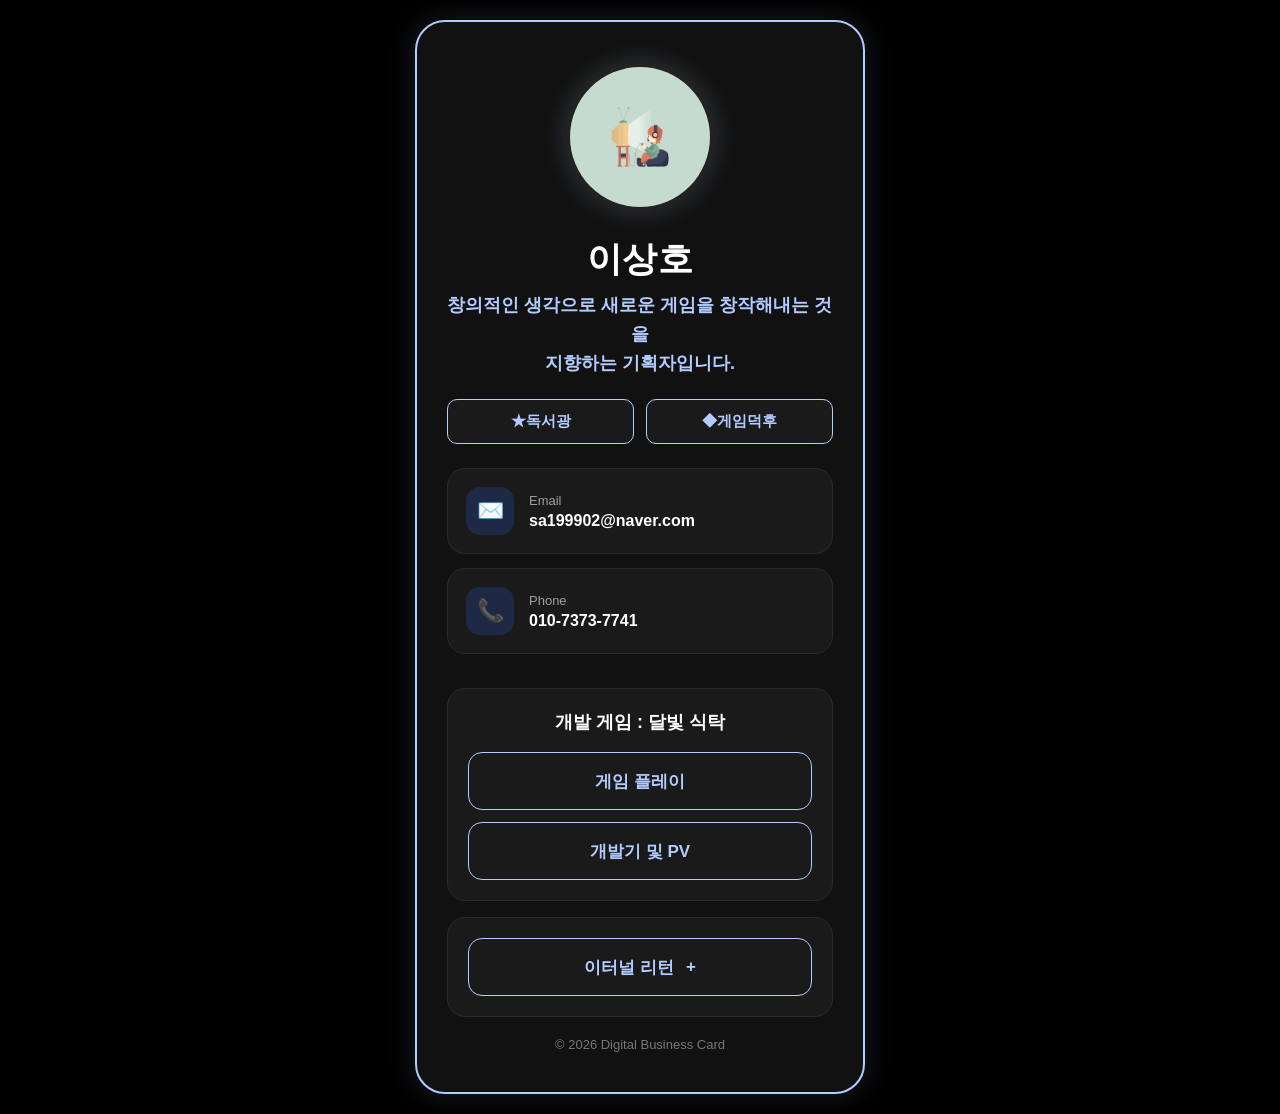
==== index.html @ 4888e1ba "이터널 리턴 포트폴리오 내용 추가" ====
<!DOCTYPE html>
<html lang="ko">
<head>
  <meta charset="UTF-8" />

  <meta
    name="viewport"
    content="width=device-width, initial-scale=1.0"
  />

  <meta
    name="description"
    content="이상호의 디지털 웹 명함"
  />

  <title>이상호 | 웹 명함</title>

  <link rel="stylesheet" href="./style.css" />
  <script src="./script.js" defer></script>
</head>

<body>
  <main class="business-card">
    <div class="profile">
      <img
        id="profileImage"
        src="./game1.png"
        alt="이상호 프로필 이미지"
      />
    </div>

    <h1 class="name">이상호</h1>

    <p class="job">
      창의적인 생각으로 새로운 게임을 창작해내는 것을<br />
      지향하는 기획자입니다.
    </p>

    <div
      class="interest-tags"
      aria-label="관심 분야"
    >
      <div class="interest-tag">★독서광</div>
      <div class="interest-tag">◆게임덕후</div>
    </div>

    <div class="info">
      <div class="info-item">
        <div
          class="icon"
          aria-hidden="true"
        >
          ✉️
        </div>

        <div class="info-content">
          <div class="label">Email</div>

          <div class="value">
            <a
              id="emailLink"
              href="mailto:sa199902@naver.com"
              title="클릭하여 이메일 주소 복사"
            >
              sa199902@naver.com
            </a>
          </div>
        </div>
      </div>

      <div class="info-item">
        <div
          class="icon"
          aria-hidden="true"
        >
          📞
        </div>

        <div class="info-content">
          <div class="label">Phone</div>

          <div class="value">
            <a
              id="phoneLink"
              href="tel:01073737741"
              title="클릭하여 전화번호 복사"
            >
              010-7373-7741
            </a>
          </div>
        </div>
      </div>
    </div>

    <p
      id="copyStatus"
      class="copy-status"
      role="status"
      aria-live="polite"
    ></p>

    <section class="portfolio-section" aria-labelledby="portfolioTitle">
      <h2 id="portfolioTitle" class="portfolio-title">개발 게임 : 달빛 식탁</h2>

      <div class="action-buttons">
      <a
        class="action-button portfolio-button"
        href="https://lowonho.github.io/Midnight-Diner/"
        target="_blank"
        rel="noopener noreferrer"
        aria-label="달빛식탁 게임 새 탭에서 열기"
      >
        게임 플레이
      </a>

      <a
        class="action-button portfolio-button"
        href="https://drive.google.com/drive/folders/1QnZnjk5tSud8pO0oIv47t9aUAr-esiFE?usp=sharing"
        target="_blank"
        rel="noopener noreferrer"
        aria-label="달빛식탁 개발기 및 PV Google Drive 폴더 새 탭에서 열기"
      >
        개발기 및 PV
      </a>
      </div>
    </section>

    <details class="portfolio-section portfolio-disclosure">
      <summary class="action-button portfolio-button">이터널 리턴</summary>
      <div class="action-buttons document-buttons">
        <a
          class="action-button portfolio-button"
          href="https://drive.google.com/drive/folders/1YRc3qDqt8lpIMTsvCPlQGq1TYRKleX6U?usp=sharing"
          target="_blank"
          rel="noopener noreferrer"
          aria-label="금지구역 시스템 역기획서 Google Drive 폴더 새 탭에서 열기"
        >
          금지구역 시스템 역기획서
        </a>
        <a
          class="action-button portfolio-button"
          href="https://drive.google.com/drive/folders/1nf6_P2A2mYwdeWd8Ep26PNMblpW7d1ys?usp=sharing"
          target="_blank"
          rel="noopener noreferrer"
          aria-label="장비제작 시스템 문제분석 제안서 Google Drive 폴더 새 탭에서 열기"
        >
          장비제작 시스템 문제분석 제안서
        </a>
      </div>
    </details>

    <footer class="footer">
      © 2026 Digital Business Card
    </footer>
  </main>
</body>
</html>
---- style.css ----
:root {
  --bg: #000000;
  --card: #111111;
  --primary: #b2ccff;
  --primary-strong: #d4e1ff;
  --text: #ffffff;
  --sub: #a0a0a0;
  --border: #b2ccff;
  --panel: #1a1a1a;
  --panel-border: #2a2a2a;
  --icon-bg: #1e2a45;
}

* {
  margin: 0;
  padding: 0;
  box-sizing: border-box;
}

body {
  min-height: 100vh;
  display: flex;
  justify-content: center;
  align-items: center;
  padding: 20px;
  background: var(--bg);
  color: var(--text);
  font-family:
    "Pretendard",
    "Noto Sans KR",
    sans-serif;
}

.business-card {
  width: 100%;
  max-width: 450px;
  padding: 40px 30px;
  overflow: hidden;
  text-align: center;
  background: var(--card);
  border: 2px solid var(--border);
  border-radius: 30px;
  box-shadow:
    0 0 30px rgba(178, 204, 255, 0.15);
  transition:
    transform 0.3s ease,
    box-shadow 0.3s ease;
}

@media (hover: hover) and (pointer: fine) {
  .business-card:hover {
    transform: translateY(-12px) scale(1.01);
    box-shadow:
      0 20px 50px rgba(178, 204, 255, 0.3);
  }
}

.profile {
  width: 150px;
  height: 150px;
  margin: 0 auto 24px;
  overflow: hidden;
  border: 5px solid #222222;
  border-radius: 50%;
  box-shadow:
    0 0 25px rgba(178, 204, 255, 0.2);
}

.profile img {
  display: block;
  width: 100%;
  height: 100%;
  object-fit: cover;
}

.name {
  margin-bottom: 8px;
  color: var(--text);
  font-size: 35px;
  font-weight: 800;
  letter-spacing: 0.5px;
}

.job {
  margin-bottom: 22px;
  color: var(--primary);
  font-size: 18px;
  font-weight: 600;
  line-height: 1.6;
}

.interest-tags {
  display: flex;
  justify-content: center;
  gap: 12px;
  margin-bottom: 24px;
}

.interest-tag {
  flex: 1;
  min-width: 0;
  padding: 12px 16px;
  color: var(--primary);
  background: var(--panel);
  border: 1px solid var(--primary);
  border-radius: 10px;
  font-size: 15px;
  font-weight: 700;
  text-align: center;
  white-space: nowrap;
  transition:
    transform 0.25s ease,
    background-color 0.25s ease,
    box-shadow 0.25s ease;
}

.interest-tag:hover {
  transform: translateY(-3px);
  background: var(--icon-bg);
  box-shadow:
    0 8px 20px rgba(178, 204, 255, 0.2);
}

.info {
  display: flex;
  flex-direction: column;
  gap: 14px;
}

.info-item {
  display: flex;
  align-items: center;
  gap: 15px;
  padding: 18px;
  text-align: left;
  background: var(--panel);
  border: 1px solid var(--panel-border);
  border-radius: 18px;
  transition:
    transform 0.3s ease,
    border-color 0.3s ease,
    box-shadow 0.3s ease;
}

.info-item:hover {
  transform: translateY(-2px);
  border-color: var(--border);
  box-shadow:
    0 0 15px rgba(178, 204, 255, 0.15);
}

.icon {
  display: flex;
  flex: 0 0 48px;
  justify-content: center;
  align-items: center;
  width: 48px;
  height: 48px;
  background: var(--icon-bg);
  border-radius: 14px;
  font-size: 22px;
}

.info-content {
  min-width: 0;
}

.label {
  margin-bottom: 4px;
  color: var(--sub);
  font-size: 13px;
}

.value {
  color: var(--text);
  font-size: 16px;
  font-weight: 700;
  overflow-wrap: anywhere;
}

.value a {
  color: inherit;
  text-decoration: none;
  cursor: pointer;
  transition: color 0.2s ease;
}

.value a:hover {
  color: var(--primary);
}

.copy-status {
  min-height: 20px;
  margin-top: 14px;
  color: var(--primary);
  font-size: 13px;
  font-weight: 600;
}

/* 외부 링크 버튼 영역 */
.portfolio-section {
  padding: 20px;
  background: var(--panel);
  border: 1px solid var(--panel-border);
  border-radius: 18px;
}

.portfolio-title {
  margin-bottom: 16px;
  color: var(--text);
  font-size: 18px;
  font-weight: 700;
  line-height: 1.5;
}

.portfolio-disclosure {
  margin-top: 16px;
}

.portfolio-disclosure > summary {
  list-style: none;
  gap: 12px;
}

.portfolio-disclosure > summary::-webkit-details-marker {
  display: none;
}

.portfolio-disclosure > summary::after {
  content: "+";
}

.portfolio-disclosure[open] > summary::after {
  content: "−";
}

.document-buttons {
  margin-top: 16px;
}

.document-buttons .action-button {
  font-family: inherit;
  font-size: 15px;
  line-height: 1.6;
  overflow-wrap: anywhere;
}

.action-buttons {
  display: flex;
  flex-direction: column;
  gap: 12px;
}

.action-button {
  display: flex;
  justify-content: center;
  align-items: center;
  width: 100%;
  min-height: 58px;
  padding: 16px 20px;
  border-radius: 14px;
  font-size: 17px;
  font-weight: 800;
  text-decoration: none;
  cursor: pointer;
  transition:
    transform 0.25s ease,
    color 0.25s ease,
    background-color 0.25s ease,
    border-color 0.25s ease,
    box-shadow 0.25s ease;
}

.portfolio-button {
  color: var(--primary);
  background: var(--panel);
  border: 1px solid var(--primary);
}

.portfolio-button:hover {
  transform: translateY(-2px);
  color: #0b1020;
  background: var(--primary);
  box-shadow: 0 8px 22px rgba(178, 204, 255, 0.24);
}

.action-button:active {
  transform: translateY(0);
}

.value a:focus-visible,
.action-button:focus-visible {
  outline: 3px solid var(--primary-strong);
  outline-offset: 4px;
}

.footer {
  margin-top: 20px;
  color: #777777;
  font-size: 13px;
}

@media (prefers-reduced-motion: reduce) {
  .business-card,
  .interest-tag,
  .info-item,
  .action-button,
  .value a {
    transition: none;
  }

  .business-card:hover,
  .interest-tag:hover,
  .info-item:hover,
  .action-button:hover {
    transform: none;
  }
}

@media (max-width: 480px) {
  .business-card {
    padding: 30px 22px;
  }

  .profile {
    width: 120px;
    height: 120px;
  }

  .name {
    font-size: 30px;
  }

  .job {
    font-size: 16px;
  }

  .interest-tags {
    gap: 8px;
  }

  .interest-tag {
    padding: 11px 8px;
    font-size: 14px;
  }

  .info-item {
    padding: 16px;
  }

  .value {
    font-size: 15px;
  }

  .action-button {
    min-height: 54px;
    padding: 14px 16px;
    font-size: 16px;
  }
}
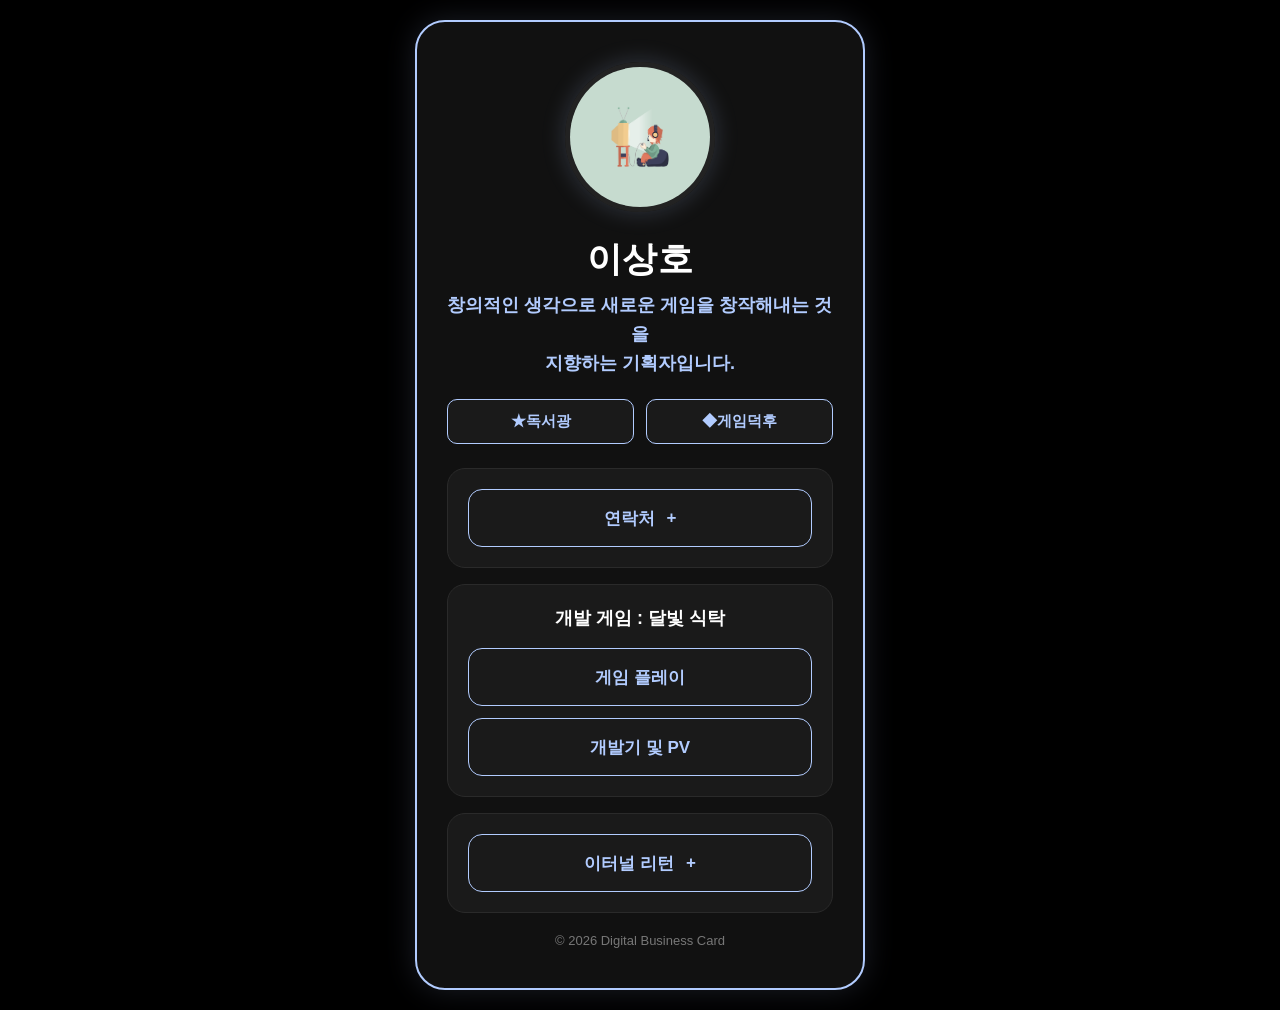
==== commit d6db8821: "연락처 숨기기" ====
--- a/index.html
+++ b/index.html
@@ -44,7 +44,9 @@
       <div class="interest-tag">◆게임덕후</div>
     </div>
 
-    <div class="info">
+    <details class="portfolio-section portfolio-disclosure contact-disclosure">
+      <summary class="action-button portfolio-button">연락처</summary>
+      <div class="info">
       <div class="info-item">
         <div
           class="icon"
@@ -98,6 +100,7 @@
       role="status"
       aria-live="polite"
     ></p>
+    </details>
 
     <section class="portfolio-section" aria-labelledby="portfolioTitle">
       <h2 id="portfolioTitle" class="portfolio-title">개발 게임 : 달빛 식탁</h2>
--- a/style.css
+++ b/style.css
@@ -214,6 +214,15 @@
 }
 
 .portfolio-disclosure {
+  margin-top: 16px;
+}
+
+.contact-disclosure {
+  margin-top: 0;
+  margin-bottom: 16px;
+}
+
+.contact-disclosure .info {
   margin-top: 16px;
 }
 
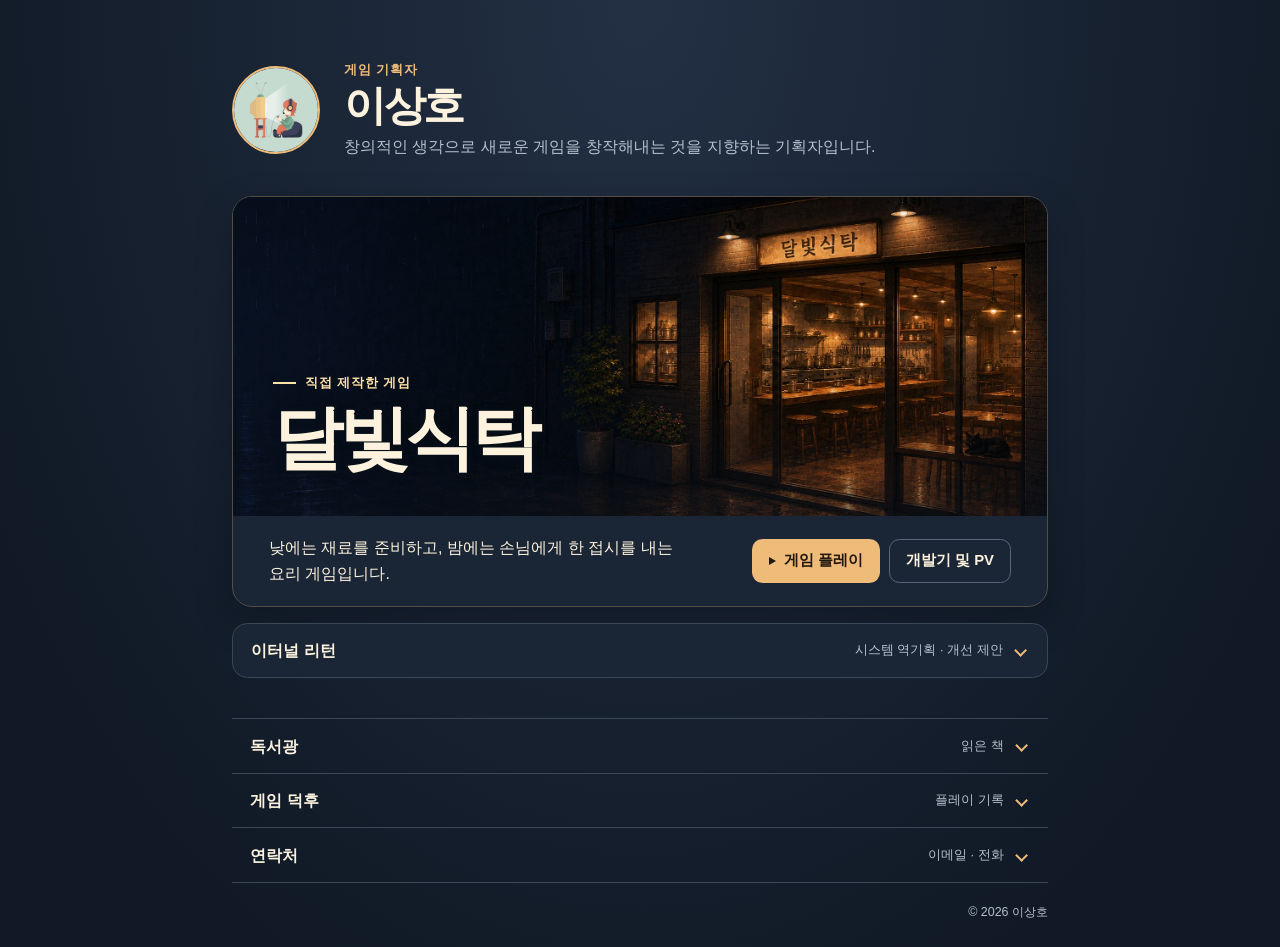
==== commit 877699bc: "화면 배치 수정" ====
--- a/index.html
+++ b/index.html
@@ -2,159 +2,265 @@
 <html lang="ko">
 <head>
   <meta charset="UTF-8" />
-
-  <meta
-    name="viewport"
-    content="width=device-width, initial-scale=1.0"
-  />
-
-  <meta
-    name="description"
-    content="이상호의 디지털 웹 명함"
-  />
-
-  <title>이상호 | 웹 명함</title>
-
+  <meta name="viewport" content="width=device-width, initial-scale=1.0" />
+  <meta name="theme-color" content="#101925" />
+  <meta name="description" content="게임 기획자 이상호의 포트폴리오. 직접 제작한 달빛식탁과 이터널 리턴 시스템 분석, 플레이와 독서 기록을 소개합니다." />
+  <title>이상호 | 게임 기획 포트폴리오</title>
   <link rel="stylesheet" href="./style.css" />
   <script src="./script.js" defer></script>
 </head>
 
 <body>
   <main class="business-card">
-    <div class="profile">
-      <img
-        id="profileImage"
-        src="./game1.png"
-        alt="이상호 프로필 이미지"
-      />
-    </div>
-
-    <h1 class="name">이상호</h1>
-
-    <p class="job">
-      창의적인 생각으로 새로운 게임을 창작해내는 것을<br />
-      지향하는 기획자입니다.
-    </p>
-
-    <div
-      class="interest-tags"
-      aria-label="관심 분야"
-    >
-      <div class="interest-tag">★독서광</div>
-      <div class="interest-tag">◆게임덕후</div>
-    </div>
-
-    <details class="portfolio-section portfolio-disclosure contact-disclosure">
-      <summary class="action-button portfolio-button">연락처</summary>
-      <div class="info">
-      <div class="info-item">
-        <div
-          class="icon"
-          aria-hidden="true"
-        >
-          ✉️
-        </div>
-
-        <div class="info-content">
-          <div class="label">Email</div>
-
-          <div class="value">
-            <a
-              id="emailLink"
-              href="mailto:sa199902@naver.com"
-              title="클릭하여 이메일 주소 복사"
-            >
-              sa199902@naver.com
-            </a>
-          </div>
-        </div>
-      </div>
-
-      <div class="info-item">
-        <div
-          class="icon"
-          aria-hidden="true"
-        >
-          📞
-        </div>
-
-        <div class="info-content">
-          <div class="label">Phone</div>
-
-          <div class="value">
-            <a
-              id="phoneLink"
-              href="tel:01073737741"
-              title="클릭하여 전화번호 복사"
-            >
-              010-7373-7741
-            </a>
-          </div>
-        </div>
-      </div>
-    </div>
-
-    <p
-      id="copyStatus"
-      class="copy-status"
-      role="status"
-      aria-live="polite"
-    ></p>
+    <header class="identity">
+      <div class="profile">
+        <img id="profileImage" src="./game1.png" alt="게임을 플레이하는 인물 일러스트" />
+      </div>
+      <div>
+        <p class="role">게임 기획자</p>
+        <h1>이상호</h1>
+        <p class="intro">창의적인 생각으로 새로운 게임을 창작해내는 것을 지향하는 기획자입니다.</p>
+      </div>
+    </header>
+
+    <section class="featured-game" aria-labelledby="featured-title">
+      <div class="game-cover">
+        <img src="./midnight-diner.webp" width="1920" height="1080"
+             alt="비 내리는 밤 골목에 달빛식탁 간판과 식당 창문이 따뜻하게 빛나는 게임 타이틀 일러스트" />
+        <div class="cover-caption">
+          <p>직접 제작한 게임</p>
+          <h2 id="featured-title">달빛식탁</h2>
+        </div>
+      </div>
+      <div class="game-bar">
+        <p>낮에는 재료를 준비하고, 밤에는 손님에게 한 접시를 내는 요리 게임입니다.</p>
+        <div class="game-actions">
+          <a class="action-button play-button"
+             href="https://lowonho.github.io/Midnight-Diner/"
+             target="_blank" rel="noopener noreferrer"
+             aria-label="달빛식탁 게임 플레이 (새 탭)">게임 플레이</a>
+          <a class="action-button secondary-button"
+             href="https://drive.google.com/drive/folders/1QnZnjk5tSud8pO0oIv47t9aUAr-esiFE?usp=sharing"
+             target="_blank" rel="noopener noreferrer"
+             aria-label="달빛식탁 개발기 및 PV (새 탭)">개발기 및 PV</a>
+        </div>
+      </div>
+    </section>
+
+    <details class="disclosure analysis-panel">
+      <summary>
+        <span>이터널 리턴</span>
+        <span class="summary-note">시스템 역기획 · 개선 제안</span>
+      </summary>
+      <div class="document-links">
+        <a class="action-button secondary-button"
+           href="https://drive.google.com/drive/folders/1YRc3qDqt8lpIMTsvCPlQGq1TYRKleX6U?usp=sharing"
+           target="_blank" rel="noopener noreferrer"
+           aria-label="금지구역 시스템 역기획서 (새 탭)">금지구역 시스템 역기획서</a>
+        <a class="action-button secondary-button"
+           href="https://drive.google.com/drive/folders/1nf6_P2A2mYwdeWd8Ep26PNMblpW7d1ys?usp=sharing"
+           target="_blank" rel="noopener noreferrer"
+           aria-label="장비제작 시스템 문제분석 제안서 (새 탭)">장비제작 시스템 문제분석 제안서</a>
+      </div>
     </details>
 
-    <section class="portfolio-section" aria-labelledby="portfolioTitle">
-      <h2 id="portfolioTitle" class="portfolio-title">개발 게임 : 달빛 식탁</h2>
-
-      <div class="action-buttons">
-      <a
-        class="action-button portfolio-button"
-        href="https://lowonho.github.io/Midnight-Diner/"
-        target="_blank"
-        rel="noopener noreferrer"
-        aria-label="달빛식탁 게임 새 탭에서 열기"
-      >
-        게임 플레이
-      </a>
-
-      <a
-        class="action-button portfolio-button"
-        href="https://drive.google.com/drive/folders/1QnZnjk5tSud8pO0oIv47t9aUAr-esiFE?usp=sharing"
-        target="_blank"
-        rel="noopener noreferrer"
-        aria-label="달빛식탁 개발기 및 PV Google Drive 폴더 새 탭에서 열기"
-      >
-        개발기 및 PV
-      </a>
-      </div>
+    <section class="personal-records" aria-label="관심사와 연락처">
+      <details class="disclosure">
+        <summary><span>독서광</span><span class="summary-note">읽은 책</span></summary>
+        <div class="detail-body">
+          <ul class="reading-list" aria-label="읽은 책 목록"></ul>
+          <p class="empty-state">아직 공개된 독서 기록이 없습니다.</p>
+        </div>
+      </details>
+
+      <details class="disclosure">
+        <summary><span>게임 덕후</span><span class="summary-note">플레이 기록</span></summary>
+        <div class="detail-body play-history">
+          <section aria-labelledby="steam-title">
+            <h3 id="steam-title">Steam 플레이 기록</h3>
+            <table aria-labelledby="steam-title">
+              <thead>
+                <tr><th scope="col">게임</th><th scope="col">플레이 시간</th></tr>
+              </thead>
+              <tbody>
+                <tr>
+                  <th scope="row">이터널 리턴<small>최고 티어 미스릴</small></th>
+                  <td>2,652.2시간</td>
+                </tr>
+                <tr>
+                  <th scope="row">붉은사막<small>2회차 클리어</small></th>
+                  <td>278.6시간</td>
+                </tr>
+                <tr>
+                  <th scope="row">팰월드</th>
+                  <td>202.4시간</td>
+                </tr>
+                <tr>
+                  <th scope="row">Slay the Spire II<small>아이언클래드·사일런트·디펙트 각각 10승천 달성</small></th>
+                  <td>124.8시간</td>
+                </tr>
+                <tr>
+                  <th scope="row">래토피아</th>
+                  <td>91.7시간</td>
+                </tr>
+                <tr>
+                  <th scope="row">EA SPORTS FC 25</th>
+                  <td>74시간</td>
+                </tr>
+                <tr>
+                  <th scope="row">REMATCH</th>
+                  <td>51.1시간</td>
+                </tr>
+                <tr>
+                  <th scope="row">Escape from Duckov</th>
+                  <td>47.8시간</td>
+                </tr>
+                <tr>
+                  <th scope="row">R.E.P.O.</th>
+                  <td>42시간</td>
+                </tr>
+                <tr>
+                  <th scope="row">Ready or Not</th>
+                  <td>40시간</td>
+                </tr>
+                <tr>
+                  <th scope="row">Slay the Spire</th>
+                  <td>38.3시간</td>
+                </tr>
+                <tr>
+                  <th scope="row">For The King<small>제3챕터 진행 중</small></th>
+                  <td>33.4시간</td>
+                </tr>
+                <tr>
+                  <th scope="row">스텔라 블레이드</th>
+                  <td>32.8시간</td>
+                </tr>
+                <tr>
+                  <th scope="row">호그와트 레거시</th>
+                  <td>27.2시간</td>
+                </tr>
+                <tr>
+                  <th scope="row">로보토미 코퍼레이션</th>
+                  <td>27.2시간</td>
+                </tr>
+                <tr>
+                  <th scope="row">데이브 더 다이버</th>
+                  <td>25.9시간</td>
+                </tr>
+                <tr>
+                  <th scope="row">Phasmophobia<small>모든 맵 어려움 난이도 클리어</small></th>
+                  <td>25.7시간</td>
+                </tr>
+                <tr>
+                  <th scope="row">데스티니 가디언즈</th>
+                  <td>22시간</td>
+                </tr>
+                <tr>
+                  <th scope="row">Ori and the Blind Forest: Definitive Edition</th>
+                  <td>19.9시간</td>
+                </tr>
+                <tr>
+                  <th scope="row">림버스 컴퍼니<small>메인 스토리 제8장 클리어</small></th>
+                  <td>18.6시간</td>
+                </tr>
+                <tr>
+                  <th scope="row">Dinkum</th>
+                  <td>17.3시간</td>
+                </tr>
+                <tr>
+                  <th scope="row">PUBG: 배틀그라운드</th>
+                  <td>15.8시간</td>
+                </tr>
+                <tr>
+                  <th scope="row">HoloCure</th>
+                  <td>13.3시간</td>
+                </tr>
+                <tr>
+                  <th scope="row">Skul: The Hero Slayer</th>
+                  <td>11.3시간</td>
+                </tr>
+                <tr>
+                  <th scope="row">Chained Together</th>
+                  <td>10.2시간</td>
+                </tr>
+                <tr>
+                  <th scope="row">산나비</th>
+                  <td>9시간</td>
+                </tr>
+              </tbody>
+            </table>
+          </section>
+          <section aria-labelledby="other-title">
+            <h3 id="other-title">그 외 플레이 기록</h3>
+            <dl class="progress-list">
+              <div>
+                <dt>GTA 5</dt>
+                <dd>스토리 모드 및 GTA 온라인의 모든 습격 완료</dd>
+              </div>
+              <div>
+                <dt>TL(쓰론 앤 리버티)</dt>
+                <dd>출시 초창기 ‘뱁새단’ 길드에서 활동 / 소속 연합이 서버 1위 및 초창기 성주 달성</dd>
+              </div>
+              <div>
+                <dt>명조</dt>
+                <dd>제3장 제3막 「먼 길을 떠나는 별」의 에이메스와 여행하는 구간까지 진행</dd>
+              </div>
+              <div>
+                <dt>원신</dt>
+                <dd>수메르까지 스토리 진행 / 나선비경 12층의 세 방을 각각 3별로 완료해 총 9별 획득</dd>
+              </div>
+              <div>
+                <dt>붕괴: 스타레일</dt>
+                <dd>페나코니 메인 스토리의 로빈 관련 살인사건 조사 구간까지 진행</dd>
+              </div>
+              <div>
+                <dt>붕괴3rd</dt>
+                <dd>메인 스토리 플레이 / 붕괴후서 초반부 진행</dd>
+              </div>
+              <div>
+                <dt>소녀전선</dt>
+                <dd>지휘관 135레벨 / 인형 311기 보유 / 제10전역까지 S등급 클리어</dd>
+              </div>
+              <div>
+                <dt>소녀전선 2</dt>
+                <dd>현재 플레이 중 / 2026년 11월 기준 공개된 최신 스토리까지 완료</dd>
+              </div>
+              <div>
+                <dt>뉴럴 클라우드</dt>
+                <dd>제11지역 일반 난이도 클리어</dd>
+              </div>
+              <div>
+                <dt>카트라이더</dt>
+                <dd>중간 휴지기를 포함해 초등학생 때부터 서비스 종료까지 10년 이상에 걸쳐 플레이 / L1 라이선스 취득 / 등급전 100위 이내 진입 경험</dd>
+              </div>
+              <div>
+                <dt>명일방주</dt>
+                <dd>메인 스토리 제7장 진행 중</dd>
+              </div>
+            </dl>
+          </section>
+        </div>
+      </details>
+
+      <details class="disclosure">
+        <summary><span>연락처</span><span class="summary-note">이메일 · 전화</span></summary>
+        <div class="detail-body">
+          <dl class="contact-list">
+            <div>
+              <dt>이메일</dt>
+              <dd><a id="emailLink" href="mailto:sa199902@naver.com" title="클릭하여 이메일 주소 복사">sa199902@naver.com</a></dd>
+            </div>
+            <div>
+              <dt>전화번호</dt>
+              <dd><a id="phoneLink" href="tel:01073737741" title="클릭하여 전화번호 복사">010-7373-7741</a></dd>
+            </div>
+          </dl>
+          <p id="copyStatus" class="copy-status" role="status" aria-live="polite"></p>
+        </div>
+      </details>
     </section>
 
-    <details class="portfolio-section portfolio-disclosure">
-      <summary class="action-button portfolio-button">이터널 리턴</summary>
-      <div class="action-buttons document-buttons">
-        <a
-          class="action-button portfolio-button"
-          href="https://drive.google.com/drive/folders/1YRc3qDqt8lpIMTsvCPlQGq1TYRKleX6U?usp=sharing"
-          target="_blank"
-          rel="noopener noreferrer"
-          aria-label="금지구역 시스템 역기획서 Google Drive 폴더 새 탭에서 열기"
-        >
-          금지구역 시스템 역기획서
-        </a>
-        <a
-          class="action-button portfolio-button"
-          href="https://drive.google.com/drive/folders/1nf6_P2A2mYwdeWd8Ep26PNMblpW7d1ys?usp=sharing"
-          target="_blank"
-          rel="noopener noreferrer"
-          aria-label="장비제작 시스템 문제분석 제안서 Google Drive 폴더 새 탭에서 열기"
-        >
-          장비제작 시스템 문제분석 제안서
-        </a>
-      </div>
-    </details>
-
-    <footer class="footer">
-      © 2026 Digital Business Card
-    </footer>
+    <footer>© 2026 이상호</footer>
   </main>
 </body>
 </html>
--- a/style.css
+++ b/style.css
@@ -1,69 +1,49 @@
 :root {
-  --bg: #000000;
-  --card: #111111;
-  --primary: #b2ccff;
-  --primary-strong: #d4e1ff;
-  --text: #ffffff;
-  --sub: #a0a0a0;
-  --border: #b2ccff;
-  --panel: #1a1a1a;
-  --panel-border: #2a2a2a;
-  --icon-bg: #1e2a45;
-}
-
-* {
-  margin: 0;
-  padding: 0;
-  box-sizing: border-box;
-}
+  color-scheme: dark;
+  --night: #101925;
+  --panel: #1a2635;
+  --line: #394757;
+  --cream: #fcf2de;
+  --muted: #b4c0cc;
+  --amber: #efbb78;
+  --focus: #ffe0a6;
+}
+
+* { box-sizing: border-box; }
 
 body {
   min-height: 100vh;
-  display: flex;
-  justify-content: center;
-  align-items: center;
-  padding: 20px;
-  background: var(--bg);
-  color: var(--text);
-  font-family:
-    "Pretendard",
-    "Noto Sans KR",
-    sans-serif;
-}
+  margin: 0;
+  background: radial-gradient(ellipse at 50% 0%, #233044, transparent 46rem), var(--night);
+  color: var(--cream);
+  font-family: "Pretendard", "Noto Sans KR", "Malgun Gothic", sans-serif;
+  line-height: 1.6;
+  word-break: keep-all;
+  overflow-wrap: anywhere;
+}
+
+h1, h2, h3, p, ul, dl, dd { margin: 0; }
 
 .business-card {
-  width: 100%;
-  max-width: 450px;
-  padding: 40px 30px;
+  width: min(51rem, calc(100% - 2.25rem));
+  margin-inline: auto;
+  padding-block: clamp(1.75rem, 5vw, 3.75rem) 1.5rem;
+}
+
+.identity {
+  display: flex;
+  align-items: center;
+  gap: clamp(0.9rem, 3vw, 1.5rem);
+  margin-bottom: clamp(1.5rem, 4vw, 2.25rem);
+}
+
+.profile {
+  width: clamp(3.75rem, 10vw, 5.5rem);
+  aspect-ratio: 1;
+  flex: none;
   overflow: hidden;
-  text-align: center;
-  background: var(--card);
-  border: 2px solid var(--border);
-  border-radius: 30px;
-  box-shadow:
-    0 0 30px rgba(178, 204, 255, 0.15);
-  transition:
-    transform 0.3s ease,
-    box-shadow 0.3s ease;
-}
-
-@media (hover: hover) and (pointer: fine) {
-  .business-card:hover {
-    transform: translateY(-12px) scale(1.01);
-    box-shadow:
-      0 20px 50px rgba(178, 204, 255, 0.3);
-  }
-}
-
-.profile {
-  width: 150px;
-  height: 150px;
-  margin: 0 auto 24px;
-  overflow: hidden;
-  border: 5px solid #222222;
+  border: 2px solid var(--amber);
   border-radius: 50%;
-  box-shadow:
-    0 0 25px rgba(178, 204, 255, 0.2);
 }
 
 .profile img {
@@ -71,299 +51,314 @@
   width: 100%;
   height: 100%;
   object-fit: cover;
-}
-
-.name {
-  margin-bottom: 8px;
-  color: var(--text);
-  font-size: 35px;
-  font-weight: 800;
-  letter-spacing: 0.5px;
-}
-
-.job {
-  margin-bottom: 22px;
-  color: var(--primary);
-  font-size: 18px;
-  font-weight: 600;
-  line-height: 1.6;
-}
-
-.interest-tags {
-  display: flex;
+  transform: scale(1.55);
+}
+
+.role, .cover-caption p {
+  color: var(--amber);
+  font-size: 0.8rem;
+  font-weight: 700;
+  letter-spacing: 0.065em;
+}
+
+.identity h1 {
+  margin-block: 0.12rem 0.2rem;
+  font-size: clamp(1.95rem, 4vw, 2.65rem);
+  letter-spacing: -0.055em;
+  line-height: 1.15;
+}
+
+.intro { color: var(--muted); }
+
+.featured-game {
+  overflow: hidden;
+  border: 1px solid #554d44;
+  border-radius: 1.25rem;
+  background: var(--panel);
+  box-shadow: 0 14px 36px rgb(4 9 16 / 30%);
+}
+
+.game-cover {
+  position: relative;
+  isolation: isolate;
+  aspect-ratio: 2.55;
+  background: #142030;
+}
+
+.game-cover img, .game-cover::after {
+  position: absolute;
+  inset: 0;
+  width: 100%;
+  height: 100%;
+}
+
+.game-cover img {
+  display: block;
+  object-fit: cover;
+  object-position: center 40%;
+}
+
+.game-cover::after {
+  content: "";
+  background: linear-gradient(90deg, rgb(8 15 26 / 62%), transparent 68%),
+              linear-gradient(0deg, rgb(8 15 26 / 52%), transparent 42%);
+}
+
+.cover-caption {
+  position: absolute;
+  z-index: 1;
+  bottom: clamp(1.25rem, 4vw, 2.3rem);
+  left: clamp(1.15rem, 4vw, 2.5rem);
+}
+
+.cover-caption p {
+  display: flex;
+  align-items: center;
+  gap: 0.55rem;
+  color: var(--focus);
+}
+
+.cover-caption p::before {
+  content: "";
+  width: 1.45rem;
+  height: 2px;
+  background: currentColor;
+}
+
+.cover-caption h2 {
+  margin-top: 0.3rem;
+  font-family: "Nanum Myeongjo", "Batang", "바탕", serif;
+  font-size: clamp(2.35rem, 7vw, 4.4rem);
+  font-weight: 700;
+  letter-spacing: -0.055em;
+  line-height: 1.15;
+  text-shadow: 0 2px 8px #091019;
+}
+
+.game-bar {
+  display: flex;
+  align-items: center;
+  justify-content: space-between;
+  gap: 1.3rem;
+  padding: 1.2rem clamp(1.15rem, 3.5vw, 2.25rem);
+}
+
+.game-bar p { max-width: 27rem; }
+
+.game-actions {
+  display: flex;
+  flex: none;
+  gap: 0.55rem;
+}
+
+.action-button {
+  display: inline-flex;
+  align-items: center;
   justify-content: center;
-  gap: 12px;
-  margin-bottom: 24px;
-}
-
-.interest-tag {
-  flex: 1;
-  min-width: 0;
-  padding: 12px 16px;
-  color: var(--primary);
+  gap: 0.5rem;
+  min-height: 44px;
+  padding: 0.65rem 1rem;
+  border: 1px solid transparent;
+  border-radius: 0.65rem;
+  font-size: 0.93rem;
+  font-weight: 700;
+  line-height: 1.45;
+  text-align: center;
+  text-decoration: none;
+  transition: background-color 150ms, border-color 150ms, transform 150ms;
+}
+
+.play-button { color: #20170e; background: var(--amber); }
+
+.play-button::before {
+  content: "";
+  border-block: 0.31em solid transparent;
+  border-left: 0.52em solid currentColor;
+}
+
+.secondary-button {
+  border-color: #596779;
+  color: var(--cream);
+  background: transparent;
+}
+
+.analysis-panel {
+  margin-top: 1rem;
+  border: 1px solid var(--line);
+  border-radius: 0.95rem;
   background: var(--panel);
-  border: 1px solid var(--primary);
-  border-radius: 10px;
-  font-size: 15px;
+}
+
+.disclosure > summary {
+  display: flex;
+  align-items: center;
+  gap: 0.85rem;
+  min-height: 3.35rem;
+  padding: 0.85rem 1.15rem;
+  border-radius: inherit;
+  list-style: none;
+  font-size: 1.03rem;
   font-weight: 700;
-  text-align: center;
+  cursor: pointer;
+}
+
+.disclosure > summary::-webkit-details-marker { display: none; }
+
+.disclosure > summary::after {
+  content: "";
+  flex: none;
+  width: 0.45rem;
+  height: 0.45rem;
+  margin-right: 0.2rem;
+  border-right: 2px solid var(--amber);
+  border-bottom: 2px solid var(--amber);
+  transform: rotate(45deg);
+}
+
+.disclosure[open] > summary::after { transform: rotate(225deg); }
+
+.summary-note {
+  margin-left: auto;
+  color: var(--muted);
+  font-size: 0.8rem;
+  font-weight: 400;
+  text-align: right;
+}
+
+.document-links {
+  display: grid;
+  grid-template-columns: 1fr 1fr;
+  gap: 0.65rem;
+  padding: 0.25rem 1.15rem 1.15rem;
+}
+
+.personal-records {
+  margin-top: clamp(1.5rem, 4vw, 2.5rem);
+  border-top: 1px solid var(--line);
+}
+
+.personal-records > details { border-bottom: 1px solid var(--line); }
+.detail-body { padding: 0.35rem 1.15rem 1.2rem; }
+
+.reading-list { padding-left: 1.3rem; }
+.reading-list li::marker { color: var(--amber); }
+.reading-list:empty, .reading-list:has(li) + .empty-state { display: none; }
+.empty-state { color: var(--muted); font-size: 0.9rem; }
+
+.play-history h3 {
+  margin-bottom: 0.6rem;
+  color: var(--amber);
+  font-size: 1rem;
+}
+
+.play-history section + section { margin-top: 1.7rem; }
+
+.play-history table {
+  width: 100%;
+  border-collapse: collapse;
+  table-layout: fixed;
+  text-align: left;
+}
+
+.play-history thead th {
+  padding-bottom: 0.45rem;
+  color: var(--muted);
+  font-size: 0.78rem;
+  font-weight: 500;
+}
+
+.play-history tbody :is(th, td) {
+  padding-block: 0.55rem;
+  border-top: 1px solid var(--line);
+  vertical-align: top;
+  font-size: 0.93rem;
+}
+
+.play-history th[scope="row"] { padding-right: 0.8rem; font-weight: 600; }
+
+.play-history th:last-child, .play-history td {
+  width: 6rem;
+  font-variant-numeric: tabular-nums;
+  text-align: right;
   white-space: nowrap;
-  transition:
-    transform 0.25s ease,
-    background-color 0.25s ease,
-    box-shadow 0.25s ease;
-}
-
-.interest-tag:hover {
-  transform: translateY(-3px);
-  background: var(--icon-bg);
-  box-shadow:
-    0 8px 20px rgba(178, 204, 255, 0.2);
-}
-
-.info {
-  display: flex;
-  flex-direction: column;
-  gap: 14px;
-}
-
-.info-item {
-  display: flex;
-  align-items: center;
-  gap: 15px;
-  padding: 18px;
-  text-align: left;
-  background: var(--panel);
-  border: 1px solid var(--panel-border);
-  border-radius: 18px;
-  transition:
-    transform 0.3s ease,
-    border-color 0.3s ease,
-    box-shadow 0.3s ease;
-}
-
-.info-item:hover {
-  transform: translateY(-2px);
-  border-color: var(--border);
-  box-shadow:
-    0 0 15px rgba(178, 204, 255, 0.15);
-}
-
-.icon {
-  display: flex;
-  flex: 0 0 48px;
-  justify-content: center;
-  align-items: center;
-  width: 48px;
-  height: 48px;
-  background: var(--icon-bg);
-  border-radius: 14px;
-  font-size: 22px;
-}
-
-.info-content {
-  min-width: 0;
-}
-
-.label {
-  margin-bottom: 4px;
-  color: var(--sub);
-  font-size: 13px;
-}
-
-.value {
-  color: var(--text);
-  font-size: 16px;
-  font-weight: 700;
-  overflow-wrap: anywhere;
-}
-
-.value a {
-  color: inherit;
-  text-decoration: none;
-  cursor: pointer;
-  transition: color 0.2s ease;
-}
-
-.value a:hover {
-  color: var(--primary);
-}
-
-.copy-status {
-  min-height: 20px;
-  margin-top: 14px;
-  color: var(--primary);
-  font-size: 13px;
-  font-weight: 600;
-}
-
-/* 외부 링크 버튼 영역 */
-.portfolio-section {
-  padding: 20px;
-  background: var(--panel);
-  border: 1px solid var(--panel-border);
-  border-radius: 18px;
-}
-
-.portfolio-title {
-  margin-bottom: 16px;
-  color: var(--text);
-  font-size: 18px;
-  font-weight: 700;
-  line-height: 1.5;
-}
-
-.portfolio-disclosure {
-  margin-top: 16px;
-}
-
-.contact-disclosure {
-  margin-top: 0;
-  margin-bottom: 16px;
-}
-
-.contact-disclosure .info {
-  margin-top: 16px;
-}
-
-.portfolio-disclosure > summary {
-  list-style: none;
-  gap: 12px;
-}
-
-.portfolio-disclosure > summary::-webkit-details-marker {
-  display: none;
-}
-
-.portfolio-disclosure > summary::after {
-  content: "+";
-}
-
-.portfolio-disclosure[open] > summary::after {
-  content: "−";
-}
-
-.document-buttons {
-  margin-top: 16px;
-}
-
-.document-buttons .action-button {
-  font-family: inherit;
-  font-size: 15px;
-  line-height: 1.6;
-  overflow-wrap: anywhere;
-}
-
-.action-buttons {
-  display: flex;
-  flex-direction: column;
-  gap: 12px;
-}
-
-.action-button {
-  display: flex;
-  justify-content: center;
-  align-items: center;
-  width: 100%;
-  min-height: 58px;
-  padding: 16px 20px;
-  border-radius: 14px;
-  font-size: 17px;
-  font-weight: 800;
-  text-decoration: none;
-  cursor: pointer;
-  transition:
-    transform 0.25s ease,
-    color 0.25s ease,
-    background-color 0.25s ease,
-    border-color 0.25s ease,
-    box-shadow 0.25s ease;
-}
-
-.portfolio-button {
-  color: var(--primary);
-  background: var(--panel);
-  border: 1px solid var(--primary);
-}
-
-.portfolio-button:hover {
-  transform: translateY(-2px);
-  color: #0b1020;
-  background: var(--primary);
-  box-shadow: 0 8px 22px rgba(178, 204, 255, 0.24);
-}
-
-.action-button:active {
-  transform: translateY(0);
-}
-
-.value a:focus-visible,
-.action-button:focus-visible {
-  outline: 3px solid var(--primary-strong);
-  outline-offset: 4px;
-}
-
-.footer {
-  margin-top: 20px;
-  color: #777777;
-  font-size: 13px;
+}
+
+.play-history small, .progress-list dd {
+  display: block;
+  margin-top: 0.15rem;
+  color: var(--muted);
+  font-size: 0.86rem;
+  font-weight: 400;
+}
+
+.progress-list > div {
+  padding-block: 0.6rem;
+  border-top: 1px solid var(--line);
+}
+
+.progress-list dt { font-weight: 600; }
+
+.contact-list > div {
+  display: flex;
+  align-items: baseline;
+  flex-wrap: wrap;
+  gap: 0 1rem;
+}
+
+.contact-list dt {
+  min-width: 4rem;
+  color: var(--muted);
+  font-size: 0.88rem;
+}
+
+.contact-list dd { min-width: 0; }
+
+.contact-list a {
+  display: inline-block;
+  min-height: 44px;
+  padding-block: 0.6rem;
+  color: var(--cream);
+  text-decoration-color: #8d7c66;
+  text-underline-offset: 0.22em;
+}
+
+.copy-status { color: var(--amber); font-size: 0.85rem; }
+.copy-status:not(:empty) { margin-top: 0.4rem; }
+
+:where(a, summary):focus-visible {
+  outline: 3px solid var(--focus);
+  outline-offset: 3px;
+}
+
+footer {
+  margin-top: 1.25rem;
+  color: var(--muted);
+  font-size: 0.78rem;
+  text-align: right;
+}
+
+@media (hover: hover) and (pointer: fine) {
+  .action-button:hover { transform: translateY(-2px); }
+  .play-button:hover { background: var(--focus); }
+  .secondary-button:hover { border-color: var(--amber); background: #253244; }
+  .disclosure > summary:hover, .contact-list a:hover { color: var(--amber); }
+}
+
+@media (max-width: 42rem) {
+  .game-cover { aspect-ratio: 1.85; }
+  .game-bar { display: grid; gap: 0.8rem; }
+  .game-actions > a { flex: 1; }
+  .document-links { grid-template-columns: 1fr; }
+}
+
+@media (max-width: 27rem) {
+  .intro { font-size: 0.88rem; }
+  .game-bar, .disclosure > summary, .detail-body, .document-links { padding-inline: 0.9rem; }
+  .game-actions, .disclosure > summary { gap: 0.5rem; }
+  .action-button { padding-inline: 0.7rem; }
 }
 
 @media (prefers-reduced-motion: reduce) {
-  .business-card,
-  .interest-tag,
-  .info-item,
-  .action-button,
-  .value a {
-    transition: none;
-  }
-
-  .business-card:hover,
-  .interest-tag:hover,
-  .info-item:hover,
-  .action-button:hover {
-    transform: none;
-  }
-}
-
-@media (max-width: 480px) {
-  .business-card {
-    padding: 30px 22px;
-  }
-
-  .profile {
-    width: 120px;
-    height: 120px;
-  }
-
-  .name {
-    font-size: 30px;
-  }
-
-  .job {
-    font-size: 16px;
-  }
-
-  .interest-tags {
-    gap: 8px;
-  }
-
-  .interest-tag {
-    padding: 11px 8px;
-    font-size: 14px;
-  }
-
-  .info-item {
-    padding: 16px;
-  }
-
-  .value {
-    font-size: 15px;
-  }
-
-  .action-button {
-    min-height: 54px;
-    padding: 14px 16px;
-    font-size: 16px;
-  }
-}
+  .action-button { transition: none; }
+  .action-button:hover { transform: none; }
+}
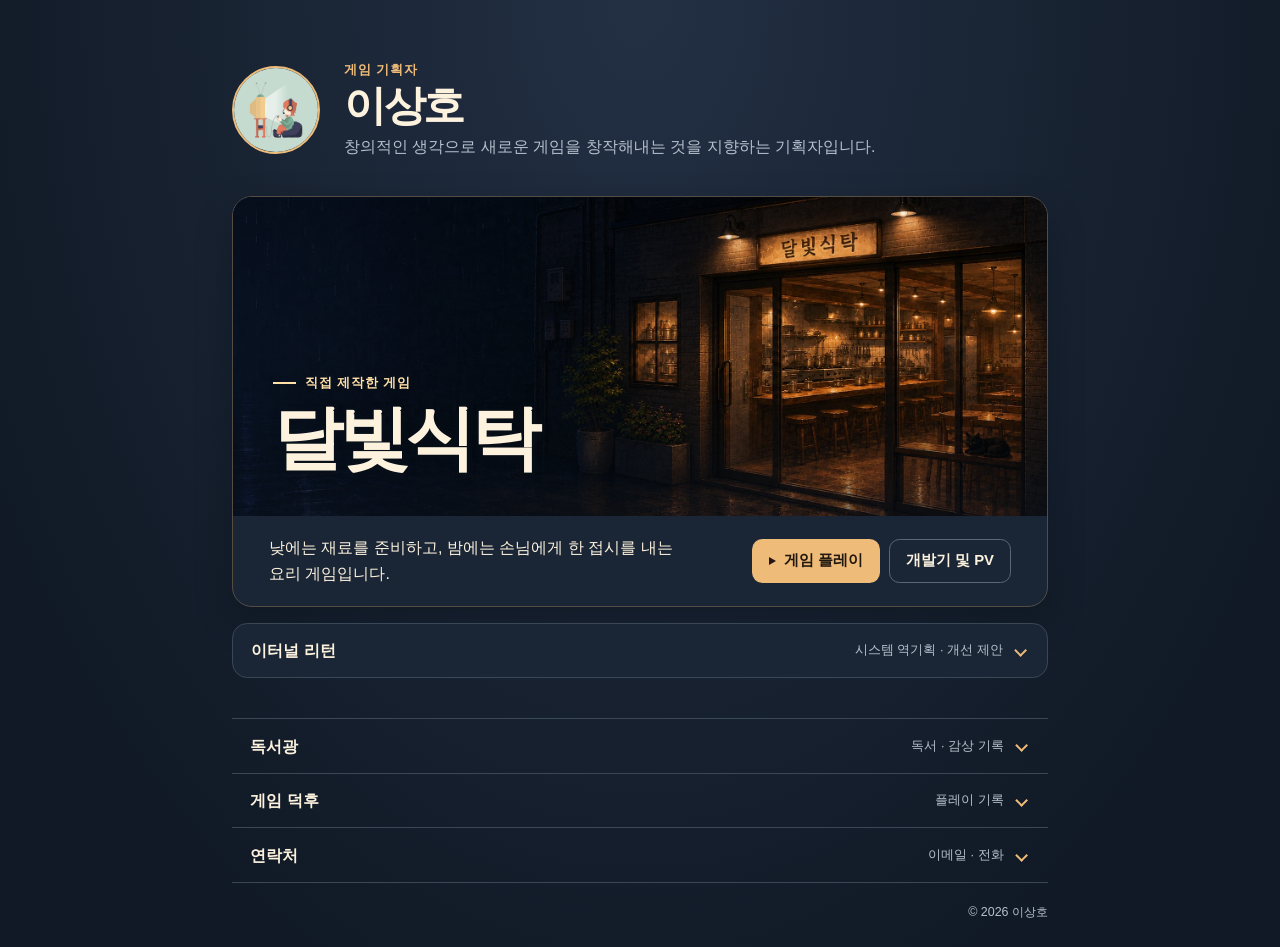
==== commit af2da63d: "독서 내용및 게임 내용 추가" ====
--- a/index.html
+++ b/index.html
@@ -66,10 +66,141 @@
 
     <section class="personal-records" aria-label="관심사와 연락처">
       <details class="disclosure">
-        <summary><span>독서광</span><span class="summary-note">읽은 책</span></summary>
-        <div class="detail-body">
-          <ul class="reading-list" aria-label="읽은 책 목록"></ul>
-          <p class="empty-state">아직 공개된 독서 기록이 없습니다.</p>
+        <summary><span>독서광</span><span class="summary-note">독서 · 감상 기록</span></summary>
+        <div class="detail-body reading-library">
+          <details class="disclosure reading-shelf" name="reading-shelf" open>
+            <summary><span>일반 도서</span><span class="summary-note">14종</span></summary>
+            <div class="shelf-content">
+              <section class="book-genre">
+                <h3>고전 서사문학</h3>
+                <ul class="reading-list">
+                  <li>삼국지</li>
+                  <li>일리야스</li>
+                  <li>오뒷세이야</li>
+                  <li>신곡</li>
+                </ul>
+              </section>
+              <section class="book-genre">
+                <h3>현대소설</h3>
+                <ul class="reading-list">
+                  <li>괴테는 모든 것을 말했다</li>
+                  <li>채식주의자</li>
+                  <li>정글만리</li>
+                  <li>월플라워</li>
+                </ul>
+              </section>
+              <section class="book-genre">
+                <h3>철학·서간</h3>
+                <ul class="reading-list">
+                  <li>논어</li>
+                  <li>유배지의 편지</li>
+                </ul>
+              </section>
+              <section class="book-genre">
+                <h3>과학·기술</h3>
+                <ul class="reading-list">
+                  <li>코스모스</li>
+                  <li>듀얼 브레인</li>
+                </ul>
+              </section>
+              <section class="book-genre">
+                <h3>판타지 소설</h3>
+                <ul class="reading-list">
+                  <li>드래곤 라자</li>
+                  <li>퓨처워커</li>
+                </ul>
+              </section>
+            </div>
+          </details>
+          <details class="disclosure reading-shelf" name="reading-shelf">
+            <summary><span>웹소설</span><span class="summary-note">22개 작품</span></summary>
+            <div class="shelf-content">
+              <ul class="reading-list">
+                <li>회귀자의 은퇴 라이프</li>
+                <li>낙향문사전</li>
+                <li>나혼자 진짜 재벌</li>
+                <li>무한의 마법사</li>
+                <li>소드마스터로 회귀</li>
+                <li>괴담에 떨어져도 출근을 해야 하는구나</li>
+                <li>검술명가 막내아들</li>
+                <li>저승식당</li>
+                <li>주치의는 할 일 다하고 사표 씁니다</li>
+                <li>형제의 축구</li>
+                <li>스트라이터 no.9</li>
+                <li>달빛 조각사</li>
+                <li>전생의 프로가 꿀 빠는 법</li>
+                <li>빌어먹을 마검들</li>
+                <li>내 딸은 드래곤</li>
+                <li>학사재생</li>
+                <li>스트라이커</li>
+                <li>나혼자 레벨업</li>
+                <li>외과의사 엘리제</li>
+                <li>공작부인의 50가지 티 레시피</li>
+                <li>어느 마법사의 식당</li>
+                <li>폭군의 필드</li>
+              </ul>
+            </div>
+          </details>
+          <details class="disclosure reading-shelf" name="reading-shelf">
+            <summary><span>웹툰</span><span class="summary-note">35개 작품</span></summary>
+            <div class="shelf-content">
+              <ul class="reading-list">
+                <li>호랭총각</li>
+                <li>나이트런</li>
+                <li>호랑이 형님</li>
+                <li>드래곤을 유괴하다</li>
+                <li>절대 검감</li>
+                <li>1초</li>
+                <li>내일</li>
+                <li>탈</li>
+                <li>내 작은 고양이와 늙은 개</li>
+                <li>용이 산다</li>
+                <li>요리go</li>
+                <li>난약</li>
+                <li>고수</li>
+                <li>신의 언어</li>
+                <li>갓오브 하이스쿨</li>
+                <li>가담항설</li>
+                <li>Ho!</li>
+                <li>극야</li>
+                <li>선천적 얼간이들</li>
+                <li>하우스키퍼</li>
+                <li>진진돌이 시리즈</li>
+                <li>스마트폰 게임 개발 이야기</li>
+                <li>신의 탑</li>
+                <li>어쩌다보니 천생연분</li>
+                <li>살아하는 여름 하늘</li>
+                <li>저무는 해, 시린 눈</li>
+                <li>역대급 영지 설계사</li>
+                <li>빌드업</li>
+                <li>화산귀환</li>
+                <li>흑사</li>
+                <li>스쿨 오브 스트릿</li>
+                <li>A.I. 닥터</li>
+                <li>귀신새가 지저귀면</li>
+                <li>철과 얼음의 여정</li>
+                <li>별과 사슬이 뜨는 섬</li>
+              </ul>
+            </div>
+          </details>
+          <details class="disclosure reading-shelf" name="reading-shelf">
+            <summary><span>라이트 노벨</span><span class="summary-note">3개 작품</span></summary>
+            <div class="shelf-content">
+              <ul class="reading-list">
+                <li>전생슬</li>
+                <li>이세계는 스마트폰과 함께</li>
+                <li>방패용사 성공담</li>
+              </ul>
+            </div>
+          </details>
+          <details class="disclosure reading-shelf" name="reading-shelf">
+            <summary><span>애니메이션</span><span class="summary-note">1개 작품</span></summary>
+            <div class="shelf-content">
+              <ul class="reading-list">
+                <li>던전밥</li>
+              </ul>
+            </div>
+          </details>
         </div>
       </details>
 
@@ -237,6 +368,10 @@
                 <dt>명일방주</dt>
                 <dd>메인 스토리 제7장 진행 중</dd>
               </div>
+              <div>
+                <dt>승리의 여신: 니케</dt>
+                <dd>스토리 20지역 / 싱크로 242레벨</dd>
+              </div>
             </dl>
           </section>
         </div>
--- a/style.css
+++ b/style.css
@@ -240,10 +240,52 @@
 .personal-records > details { border-bottom: 1px solid var(--line); }
 .detail-body { padding: 0.35rem 1.15rem 1.2rem; }
 
-.reading-list { padding-left: 1.3rem; }
+.reading-library {
+  display: grid;
+  gap: 0.5rem;
+}
+
+.reading-shelf {
+  border: 1px solid var(--line);
+  border-radius: 0.7rem;
+  background: var(--panel);
+}
+
+.reading-shelf > summary {
+  min-height: 44px;
+  padding: 0.55rem 0.9rem;
+  font-size: 0.95rem;
+}
+
+.shelf-content {
+  margin: 0 0.9rem 0.85rem;
+  padding-top: 0.65rem;
+  border-top: 1px solid var(--line);
+}
+
+.reading-list {
+  padding-left: 1rem;
+  font-size: 0.92rem;
+}
+
 .reading-list li::marker { color: var(--amber); }
-.reading-list:empty, .reading-list:has(li) + .empty-state { display: none; }
-.empty-state { color: var(--muted); font-size: 0.9rem; }
+
+.shelf-content > .reading-list {
+  display: grid;
+  grid-template-columns: repeat(2, minmax(0, 1fr));
+  gap: 0.25rem 1.7rem;
+}
+
+.book-genre {
+  display: grid;
+  grid-template-columns: 7rem minmax(0, 1fr);
+  align-items: baseline;
+  gap: 0.15rem 0.9rem;
+}
+
+.book-genre + .book-genre { margin-top: 0.65rem; }
+.book-genre h3 { color: var(--amber); font-size: 0.86rem; }
+.book-genre .reading-list { display: flex; flex-wrap: wrap; gap: 0.1rem 1.4rem; }
 
 .play-history h3 {
   margin-bottom: 0.6rem;
@@ -297,6 +339,7 @@
 }
 
 .progress-list dt { font-weight: 600; }
+.progress-list dd:empty { display: none; }
 
 .contact-list > div {
   display: flex;
@@ -349,6 +392,7 @@
   .game-bar { display: grid; gap: 0.8rem; }
   .game-actions > a { flex: 1; }
   .document-links { grid-template-columns: 1fr; }
+  .shelf-content > .reading-list, .book-genre { grid-template-columns: 1fr; }
 }
 
 @media (max-width: 27rem) {
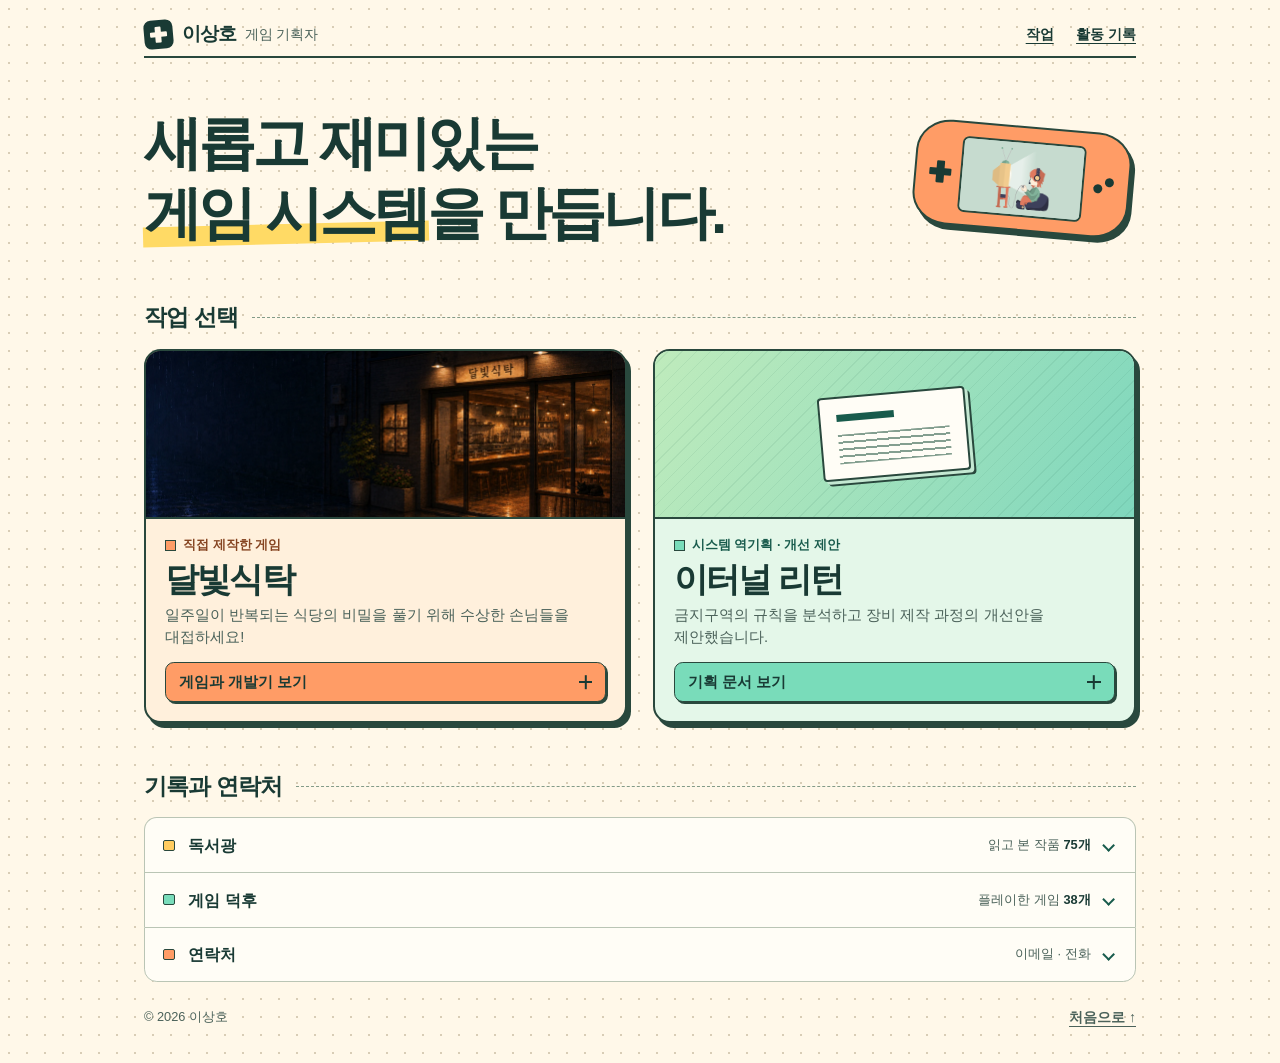
==== commit 58561efd: "ui 수정및 내용 카트 내용 수정" ====
--- a/index.html
+++ b/index.html
@@ -3,7 +3,7 @@
 <head>
   <meta charset="UTF-8" />
   <meta name="viewport" content="width=device-width, initial-scale=1.0" />
-  <meta name="theme-color" content="#101925" />
+  <meta name="theme-color" content="#fff8e9" />
   <meta name="description" content="게임 기획자 이상호의 포트폴리오. 직접 제작한 달빛식탁과 이터널 리턴 시스템 분석, 플레이와 독서 기록을 소개합니다." />
   <title>이상호 | 게임 기획 포트폴리오</title>
   <link rel="stylesheet" href="./style.css" />
@@ -12,61 +12,78 @@
 
 <body>
   <main class="business-card">
-    <header class="identity">
-      <div class="profile">
-        <img id="profileImage" src="./game1.png" alt="게임을 플레이하는 인물 일러스트" />
+    <header class="identity" id="top">
+      <div class="masthead">
+        <div class="signature">
+          <span class="pad-mark" aria-hidden="true"></span>
+          <strong>이상호</strong>
+          <span>게임 기획자</span>
+        </div>
+        <nav aria-label="페이지 탐색">
+          <a href="#works">작업</a>
+          <a href="#records">활동 기록</a>
+        </nav>
       </div>
-      <div>
-        <p class="role">게임 기획자</p>
-        <h1>이상호</h1>
-        <p class="intro">창의적인 생각으로 새로운 게임을 창작해내는 것을 지향하는 기획자입니다.</p>
+      <div class="intro-stage">
+        <h1>새롭고 재미있는<br /><span class="headline-mark">게임 시스템</span>을 만듭니다.</h1>
+        <div class="profile-console">
+          <span class="console-pad" aria-hidden="true"></span>
+          <span class="console-screen">
+            <img id="profileImage" src="./game1.png" alt="게임을 플레이하는 인물 일러스트" />
+          </span>
+          <span class="console-keys" aria-hidden="true"></span>
+        </div>
       </div>
     </header>
 
-    <section class="featured-game" aria-labelledby="featured-title">
-      <div class="game-cover">
-        <img src="./midnight-diner.webp" width="1920" height="1080"
-             alt="비 내리는 밤 골목에 달빛식탁 간판과 식당 창문이 따뜻하게 빛나는 게임 타이틀 일러스트" />
-        <div class="cover-caption">
-          <p>직접 제작한 게임</p>
-          <h2 id="featured-title">달빛식탁</h2>
-        </div>
-      </div>
-      <div class="game-bar">
-        <p>낮에는 재료를 준비하고, 밤에는 손님에게 한 접시를 내는 요리 게임입니다.</p>
-        <div class="game-actions">
-          <a class="action-button play-button"
-             href="https://lowonho.github.io/Midnight-Diner/"
-             target="_blank" rel="noopener noreferrer"
-             aria-label="달빛식탁 게임 플레이 (새 탭)">게임 플레이</a>
-          <a class="action-button secondary-button"
-             href="https://drive.google.com/drive/folders/1QnZnjk5tSud8pO0oIv47t9aUAr-esiFE?usp=sharing"
-             target="_blank" rel="noopener noreferrer"
-             aria-label="달빛식탁 개발기 및 PV (새 탭)">개발기 및 PV</a>
-        </div>
+    <section class="projects" id="works" aria-labelledby="works-title">
+      <h2 class="section-title" id="works-title">작업 선택</h2>
+      <div class="work-grid">
+        <details class="work-card diner-card" name="portfolio-work">
+          <summary aria-labelledby="diner-title diner-kind diner-action" aria-describedby="diner-description">
+            <span class="work-art diner-art">
+              <img src="./midnight-diner.webp" width="1920" height="1080"
+                   alt="비 내리는 골목의 달빛식탁 게임 타이틀 일러스트" />
+            </span>
+            <span class="work-copy">
+              <span class="work-kind" id="diner-kind">직접 제작한 게임</span>
+              <strong class="work-title" id="diner-title">달빛식탁</strong>
+              <span class="work-description" id="diner-description">일주일이 반복되는 식당의 비밀을 풀기 위해 수상한 손님들을 대접하세요!</span>
+              <span class="work-action" id="diner-action"><span class="when-closed">게임과 개발기 보기</span><span class="when-open">접기</span><span class="toggle-sign" aria-hidden="true"></span></span>
+            </span>
+          </summary>
+          <div class="work-body project-links">
+            <a class="action-button primary-link" href="https://lowonho.github.io/Midnight-Diner/"
+               target="_blank" rel="noopener noreferrer" aria-label="달빛식탁 게임 플레이 (새 탭)">게임 플레이</a>
+            <a class="action-button" href="https://drive.google.com/drive/folders/1QnZnjk5tSud8pO0oIv47t9aUAr-esiFE?usp=sharing"
+               target="_blank" rel="noopener noreferrer" aria-label="달빛식탁 개발기 및 PV (새 탭)">개발기 및 PV</a>
+          </div>
+        </details>
+
+        <details class="work-card return-card" name="portfolio-work">
+          <summary aria-labelledby="return-title return-kind return-action" aria-describedby="return-description">
+            <span class="work-art document-art" aria-hidden="true"></span>
+            <span class="work-copy">
+              <span class="work-kind" id="return-kind">시스템 역기획 · 개선 제안</span>
+              <strong class="work-title" id="return-title">이터널 리턴</strong>
+              <span class="work-description" id="return-description">금지구역의 규칙을 분석하고 장비 제작 과정의 개선안을 제안했습니다.</span>
+              <span class="work-action" id="return-action"><span class="when-closed">기획 문서 보기</span><span class="when-open">접기</span><span class="toggle-sign" aria-hidden="true"></span></span>
+            </span>
+          </summary>
+          <div class="work-body project-links">
+            <a class="action-button" href="https://drive.google.com/drive/folders/1YRc3qDqt8lpIMTsvCPlQGq1TYRKleX6U?usp=sharing"
+               target="_blank" rel="noopener noreferrer" aria-label="금지구역 시스템 역기획서 (새 탭)">금지구역 시스템 역기획서</a>
+            <a class="action-button" href="https://drive.google.com/drive/folders/1nf6_P2A2mYwdeWd8Ep26PNMblpW7d1ys?usp=sharing"
+               target="_blank" rel="noopener noreferrer" aria-label="장비제작 시스템 문제분석 제안서 (새 탭)">장비제작 시스템 문제분석 제안서</a>
+          </div>
+        </details>
       </div>
     </section>
 
-    <details class="disclosure analysis-panel">
-      <summary>
-        <span>이터널 리턴</span>
-        <span class="summary-note">시스템 역기획 · 개선 제안</span>
-      </summary>
-      <div class="document-links">
-        <a class="action-button secondary-button"
-           href="https://drive.google.com/drive/folders/1YRc3qDqt8lpIMTsvCPlQGq1TYRKleX6U?usp=sharing"
-           target="_blank" rel="noopener noreferrer"
-           aria-label="금지구역 시스템 역기획서 (새 탭)">금지구역 시스템 역기획서</a>
-        <a class="action-button secondary-button"
-           href="https://drive.google.com/drive/folders/1nf6_P2A2mYwdeWd8Ep26PNMblpW7d1ys?usp=sharing"
-           target="_blank" rel="noopener noreferrer"
-           aria-label="장비제작 시스템 문제분석 제안서 (새 탭)">장비제작 시스템 문제분석 제안서</a>
-      </div>
-    </details>
-
-    <section class="personal-records" aria-label="관심사와 연락처">
+    <section class="personal-records" id="records" aria-labelledby="records-title">
+      <h2 class="section-title" id="records-title">기록과 연락처</h2>
       <details class="disclosure">
-        <summary><span>독서광</span><span class="summary-note">독서 · 감상 기록</span></summary>
+        <summary><span>독서광</span><span class="summary-note">읽고 본 작품 <b data-record-items=".reading-list li"></b></span></summary>
         <div class="detail-body reading-library">
           <details class="disclosure reading-shelf" name="reading-shelf" open>
             <summary><span>일반 도서</span><span class="summary-note">14종</span></summary>
@@ -205,7 +222,7 @@
       </details>
 
       <details class="disclosure">
-        <summary><span>게임 덕후</span><span class="summary-note">플레이 기록</span></summary>
+        <summary><span>게임 덕후</span><span class="summary-note">플레이한 게임 <b data-record-items="tbody tr, .progress-list dt"></b></span></summary>
         <div class="detail-body play-history">
           <section aria-labelledby="steam-title">
             <h3 id="steam-title">Steam 플레이 기록</h3>
@@ -362,7 +379,7 @@
               </div>
               <div>
                 <dt>카트라이더</dt>
-                <dd>중간 휴지기를 포함해 초등학생 때부터 서비스 종료까지 10년 이상에 걸쳐 플레이 / L1 라이선스 취득 / 등급전 100위 이내 진입 경험</dd>
+                <dd>10년 이상 플레이한 라이더 / L1 라이선스 취득 / 등급전 100위 이내 진입 경험</dd>
               </div>
               <div>
                 <dt>명일방주</dt>
@@ -395,7 +412,7 @@
       </details>
     </section>
 
-    <footer>© 2026 이상호</footer>
+    <footer><span>© 2026 이상호</span><a href="#top">처음으로 ↑</a></footer>
   </main>
 </body>
 </html>
--- a/style.css
+++ b/style.css
@@ -1,12 +1,16 @@
 :root {
-  color-scheme: dark;
-  --night: #101925;
-  --panel: #1a2635;
-  --line: #394757;
-  --cream: #fcf2de;
-  --muted: #b4c0cc;
-  --amber: #efbb78;
-  --focus: #ffe0a6;
+  color-scheme: light;
+  --paper: #fff8e9;
+  --surface: #fffdf6;
+  --ink: #193a34;
+  --edge: #29483d;
+  --muted: #4b625a;
+  --line: #bac5b5;
+  --orange: #ff9c66;
+  --mint: #79dcba;
+  --teal-ink: #185b4c;
+  --warm-ink: #854320;
+  --focus: #304db0;
 }
 
 * { box-sizing: border-box; }
@@ -14,8 +18,8 @@
 body {
   min-height: 100vh;
   margin: 0;
-  background: radial-gradient(ellipse at 50% 0%, #233044, transparent 46rem), var(--night);
-  color: var(--cream);
+  background: radial-gradient(#d8cdb6 0.8px, transparent 0.9px) 0 0 / 18px 18px, var(--paper);
+  color: var(--ink);
   font-family: "Pretendard", "Noto Sans KR", "Malgun Gothic", sans-serif;
   line-height: 1.6;
   word-break: keep-all;
@@ -23,171 +27,274 @@
 }
 
 h1, h2, h3, p, ul, dl, dd { margin: 0; }
+a { color: inherit; }
+:where(a, summary, input):focus-visible { outline: 3px solid var(--focus); outline-offset: 3px; }
 
 .business-card {
-  width: min(51rem, calc(100% - 2.25rem));
+  width: min(62rem, calc(100% - clamp(1.6rem, 7vw, 5rem)));
   margin-inline: auto;
-  padding-block: clamp(1.75rem, 5vw, 3.75rem) 1.5rem;
-}
-
-.identity {
-  display: flex;
-  align-items: center;
-  gap: clamp(0.9rem, 3vw, 1.5rem);
-  margin-bottom: clamp(1.5rem, 4vw, 2.25rem);
-}
-
-.profile {
-  width: clamp(3.75rem, 10vw, 5.5rem);
+  padding-block: 0.75rem 1.5rem;
+}
+
+.masthead, .signature, .masthead nav, footer {
+  display: flex;
+  align-items: center;
+}
+
+.masthead {
+  justify-content: space-between;
+  gap: 0.7rem;
+  border-bottom: 2px solid var(--edge);
+}
+
+.signature { gap: 0.55rem; }
+.signature strong { font-size: 1.2rem; letter-spacing: -0.05em; }
+.signature > span:last-child { color: var(--muted); font-size: 0.87rem; }
+
+.pad-mark, .console-pad { position: relative; flex: none; }
+.pad-mark {
+  width: 1.8rem;
   aspect-ratio: 1;
-  flex: none;
-  overflow: hidden;
-  border: 2px solid var(--amber);
-  border-radius: 50%;
-}
-
-.profile img {
-  display: block;
-  width: 100%;
-  height: 100%;
-  object-fit: cover;
-  transform: scale(1.55);
-}
-
-.role, .cover-caption p {
-  color: var(--amber);
-  font-size: 0.8rem;
+  border-radius: 0.45rem;
+  background: var(--ink);
+  transform: rotate(-5deg);
+}
+
+.pad-mark::before, .pad-mark::after, .console-pad::before, .console-pad::after {
+  position: absolute;
+  inset: 0;
+  width: 57%;
+  height: 20%;
+  margin: auto;
+  border-radius: 1px;
+  background: var(--paper);
+  content: "";
+}
+
+.pad-mark::after, .console-pad::after { transform: rotate(90deg); }
+
+.masthead nav { gap: clamp(0.7rem, 2vw, 1.4rem); }
+.masthead a, footer a {
+  display: inline-flex;
+  align-items: center;
+  min-height: 44px;
+  font-size: 0.88rem;
   font-weight: 700;
-  letter-spacing: 0.065em;
-}
-
-.identity h1 {
-  margin-block: 0.12rem 0.2rem;
-  font-size: clamp(1.95rem, 4vw, 2.65rem);
-  letter-spacing: -0.055em;
-  line-height: 1.15;
-}
-
-.intro { color: var(--muted); }
-
-.featured-game {
-  overflow: hidden;
-  border: 1px solid #554d44;
-  border-radius: 1.25rem;
-  background: var(--panel);
-  box-shadow: 0 14px 36px rgb(4 9 16 / 30%);
-}
-
-.game-cover {
+  text-decoration-thickness: 1px;
+  text-underline-offset: 0.3em;
+}
+
+.intro-stage {
+  display: grid;
+  grid-template-columns: minmax(0, 1fr) auto;
+  align-items: center;
+  gap: clamp(0.65rem, 5vw, 3.5rem);
+  padding: clamp(1.5rem, 4vw, 3.15rem) 0;
+}
+
+.intro-stage h1 {
+  font-size: clamp(1.65rem, 4.6vw, 3.65rem);
+  font-weight: 900;
+  letter-spacing: -0.065em;
+  line-height: 1.2;
+}
+
+.headline-mark {
   position: relative;
   isolation: isolate;
-  aspect-ratio: 2.55;
-  background: #142030;
-}
-
-.game-cover img, .game-cover::after {
+  white-space: nowrap;
+}
+
+.headline-mark::before {
+  position: absolute;
+  z-index: -1;
+  inset: auto -0.02em 0.02em;
+  height: 0.34em;
+  background: #ffda65;
+  transform: rotate(-1.4deg);
+  content: "";
+}
+
+.profile-console {
+  display: grid;
+  grid-template-columns: 12% minmax(0, 1fr) 12%;
+  align-items: center;
+  gap: 5%;
+  width: clamp(6.2rem, 18vw, 13.5rem);
+  aspect-ratio: 2.05;
+  margin-inline-end: 0.4rem;
+  padding: clamp(0.3rem, 1.1vw, 0.8rem);
+  border: 2px solid var(--edge);
+  border-radius: 16% / 30%;
+  background: var(--orange);
+  box-shadow: 4px 5px 0 var(--edge);
+  transform: rotate(5deg);
+}
+
+.console-screen {
+  align-self: stretch;
+  min-height: 0;
+  overflow: hidden;
+  border: 2px solid var(--edge);
+  border-radius: 0.4rem;
+  background: #c7dfd4;
+}
+
+.console-screen img { display: block; width: 100%; height: 100%; object-fit: cover; transform: scale(1.7); }
+.console-pad { width: 100%; aspect-ratio: 1; }
+.console-pad::before, .console-pad::after { width: 100%; height: 34%; background: var(--ink); }
+.console-keys { display: flex; justify-content: space-between; transform: rotate(-32deg); }
+.console-keys::before, .console-keys::after {
+  width: 42%;
+  aspect-ratio: 1;
+  border-radius: 50%;
+  background: var(--ink);
+  content: "";
+}
+
+.section-title {
+  display: flex;
+  align-items: center;
+  gap: 0.9rem;
+  margin-bottom: 0.8rem;
+  font-size: clamp(1.13rem, 2vw, 1.45rem);
+  font-weight: 800;
+  letter-spacing: -0.04em;
+}
+
+.section-title::after { flex: 1; border-top: 1px dashed #839b88; content: ""; }
+
+.work-grid {
+  display: grid;
+  grid-template-columns: repeat(2, minmax(0, 1fr));
+  align-items: start;
+  gap: clamp(0.9rem, 2.5vw, 1.6rem);
+}
+
+.diner-card { --accent: var(--orange); --tint: #fff0dc; --kind: var(--warm-ink); }
+.return-card { --accent: var(--mint); --tint: #e4f7e9; --kind: var(--teal-ink); }
+
+.work-card {
+  min-width: 0;
+  border: 2px solid var(--edge);
+  border-radius: 1.05rem;
+  background: var(--tint);
+  box-shadow: 4px 5px 0 var(--edge);
+}
+
+.work-card > summary {
+  display: flex;
+  flex-direction: column;
+  overflow: hidden;
+  border-radius: calc(1.05rem - 2px);
+  list-style: none;
+  cursor: pointer;
+}
+
+.work-card > summary::-webkit-details-marker, .disclosure > summary::-webkit-details-marker { display: none; }
+.work-card[open] > summary { border-radius: calc(1.05rem - 2px) calc(1.05rem - 2px) 0 0; }
+
+.work-art {
+  display: block;
+  position: relative;
+  width: 100%;
+  aspect-ratio: 2.85;
+  overflow: hidden;
+  border-bottom: 2px solid var(--edge);
+}
+
+.diner-art { background: #362d28; }
+.diner-art img { position: absolute; inset: 0; display: block; width: 100%; height: 100%; object-fit: cover; object-position: 77% 40%; }
+
+.document-art {
+  display: grid;
+  place-items: center;
+  background: repeating-linear-gradient(135deg, transparent 0 9px, rgb(28 94 75 / 8%) 9px 10px),
+              linear-gradient(115deg, #bfebbc, #7fd7bd);
+}
+
+.document-art::before {
+  content: "";
+  width: min(60%, 9rem);
+  aspect-ratio: 1.8;
+  border: 2px solid var(--edge);
+  border-radius: 0.25rem;
+  background: linear-gradient(var(--teal-ink) 0 0) 18% 22% / 40% 9% no-repeat,
+              repeating-linear-gradient(to bottom, #849f90 0 2px, transparent 2px 7px) center 72% / 78% 37% no-repeat,
+              var(--surface);
+  box-shadow: 3px 3px 0 #c4e8d2, 5px 5px 0 var(--edge);
+  transform: rotate(-5deg);
+}
+
+.work-copy { display: flex; flex-direction: column; align-items: stretch; padding: 1rem 1.2rem 1.15rem; }
+
+.work-kind {
+  display: flex;
+  align-items: center;
+  gap: 0.45rem;
+  color: var(--kind);
+  font-size: 0.79rem;
+  font-weight: 750;
+}
+
+.work-kind::before { width: 0.55rem; aspect-ratio: 1; border: 1px solid var(--edge); background: var(--accent); content: ""; }
+
+.work-title {
+  margin-block: 0.22rem 0.27rem;
+  font-size: clamp(1.55rem, 3vw, 2.15rem);
+  font-weight: 850;
+  letter-spacing: -0.055em;
+  line-height: 1.18;
+}
+
+.work-description { min-height: 3.1em; color: var(--muted); font-size: 0.92rem; line-height: 1.55; }
+
+.work-action, .action-button {
+  display: flex;
+  align-items: center;
+  gap: 0.55rem;
+  border: 1.5px solid var(--edge);
+  border-radius: 0.55rem;
+  font-size: 0.91rem;
+  font-weight: 750;
+  line-height: 1.4;
+}
+
+.work-action {
+  justify-content: space-between;
+  margin-top: 0.8rem;
+  padding: 0.56rem 0.8rem;
+  background: var(--accent);
+  box-shadow: 2px 2px 0 var(--edge);
+}
+
+.toggle-sign { position: relative; width: 0.85rem; height: 0.85rem; flex: none; }
+.toggle-sign::before, .toggle-sign::after {
   position: absolute;
   inset: 0;
   width: 100%;
-  height: 100%;
-}
-
-.game-cover img {
-  display: block;
-  object-fit: cover;
-  object-position: center 40%;
-}
-
-.game-cover::after {
-  content: "";
-  background: linear-gradient(90deg, rgb(8 15 26 / 62%), transparent 68%),
-              linear-gradient(0deg, rgb(8 15 26 / 52%), transparent 42%);
-}
-
-.cover-caption {
-  position: absolute;
-  z-index: 1;
-  bottom: clamp(1.25rem, 4vw, 2.3rem);
-  left: clamp(1.15rem, 4vw, 2.5rem);
-}
-
-.cover-caption p {
-  display: flex;
-  align-items: center;
-  gap: 0.55rem;
-  color: var(--focus);
-}
-
-.cover-caption p::before {
-  content: "";
-  width: 1.45rem;
   height: 2px;
-  background: currentColor;
-}
-
-.cover-caption h2 {
-  margin-top: 0.3rem;
-  font-family: "Nanum Myeongjo", "Batang", "바탕", serif;
-  font-size: clamp(2.35rem, 7vw, 4.4rem);
-  font-weight: 700;
-  letter-spacing: -0.055em;
-  line-height: 1.15;
-  text-shadow: 0 2px 8px #091019;
-}
-
-.game-bar {
-  display: flex;
-  align-items: center;
-  justify-content: space-between;
-  gap: 1.3rem;
-  padding: 1.2rem clamp(1.15rem, 3.5vw, 2.25rem);
-}
-
-.game-bar p { max-width: 27rem; }
-
-.game-actions {
-  display: flex;
-  flex: none;
-  gap: 0.55rem;
-}
-
-.action-button {
-  display: inline-flex;
-  align-items: center;
-  justify-content: center;
-  gap: 0.5rem;
-  min-height: 44px;
-  padding: 0.65rem 1rem;
-  border: 1px solid transparent;
-  border-radius: 0.65rem;
-  font-size: 0.93rem;
-  font-weight: 700;
-  line-height: 1.45;
-  text-align: center;
-  text-decoration: none;
-  transition: background-color 150ms, border-color 150ms, transform 150ms;
-}
-
-.play-button { color: #20170e; background: var(--amber); }
-
-.play-button::before {
-  content: "";
-  border-block: 0.31em solid transparent;
-  border-left: 0.52em solid currentColor;
-}
-
-.secondary-button {
-  border-color: #596779;
-  color: var(--cream);
-  background: transparent;
-}
-
-.analysis-panel {
-  margin-top: 1rem;
-  border: 1px solid var(--line);
-  border-radius: 0.95rem;
-  background: var(--panel);
-}
+  margin: auto;
+  background: var(--ink);
+  content: "";
+}
+
+.toggle-sign::after { transform: rotate(90deg); }
+.when-open, .work-card[open] .when-closed, .work-card[open] .toggle-sign::after { display: none; }
+.work-card[open] .when-open { display: inline; }
+.work-card[open] .work-action { background: transparent; box-shadow: none; }
+
+.work-body {
+  padding: 1rem 1.2rem;
+  border-top: 1px solid var(--edge);
+  border-radius: 0 0 calc(1.05rem - 2px) calc(1.05rem - 2px);
+  background: var(--surface);
+}
+
+.project-links { display: grid; grid-template-columns: repeat(2, minmax(0, 1fr)); gap: 0.5rem; }
+.action-button { justify-content: center; min-height: 44px; padding: 0.55rem 0.65rem; background: var(--surface); text-align: center; text-decoration: none; }
+.primary-link { background: var(--accent); }
+.return-card .action-button { font-size: 0.85rem; }
 
 .disclosure > summary {
   display: flex;
@@ -202,16 +309,14 @@
   cursor: pointer;
 }
 
-.disclosure > summary::-webkit-details-marker { display: none; }
-
 .disclosure > summary::after {
   content: "";
   flex: none;
   width: 0.45rem;
   height: 0.45rem;
   margin-right: 0.2rem;
-  border-right: 2px solid var(--amber);
-  border-bottom: 2px solid var(--amber);
+  border-right: 2px solid var(--teal-ink);
+  border-bottom: 2px solid var(--teal-ink);
   transform: rotate(45deg);
 }
 
@@ -225,19 +330,29 @@
   text-align: right;
 }
 
-.document-links {
-  display: grid;
-  grid-template-columns: 1fr 1fr;
-  gap: 0.65rem;
-  padding: 0.25rem 1.15rem 1.15rem;
-}
-
-.personal-records {
-  margin-top: clamp(1.5rem, 4vw, 2.5rem);
-  border-top: 1px solid var(--line);
-}
-
-.personal-records > details { border-bottom: 1px solid var(--line); }
+.personal-records { margin-top: clamp(1.8rem, 4vw, 2.8rem); }
+.personal-records > details {
+  border: 1px solid var(--line);
+  border-bottom: 0;
+  background: var(--surface);
+}
+
+.personal-records > details:first-of-type { border-radius: 0.8rem 0.8rem 0 0; }
+.personal-records > details:last-of-type { border-bottom: 1px solid var(--line); border-radius: 0 0 0.8rem 0.8rem; }
+.personal-records > details > summary::before {
+  width: 0.57rem;
+  aspect-ratio: 1;
+  flex: none;
+  border: 1px solid var(--edge);
+  border-radius: 2px;
+  background: #ffcc60;
+  content: "";
+}
+
+.personal-records > details:nth-of-type(2) > summary::before { background: var(--mint); }
+.personal-records > details:nth-of-type(3) > summary::before { background: var(--orange); }
+.summary-note b { color: var(--ink); font-variant-numeric: tabular-nums; }
+
 .detail-body { padding: 0.35rem 1.15rem 1.2rem; }
 
 .reading-library {
@@ -248,7 +363,7 @@
 .reading-shelf {
   border: 1px solid var(--line);
   border-radius: 0.7rem;
-  background: var(--panel);
+  background: var(--surface);
 }
 
 .reading-shelf > summary {
@@ -268,7 +383,7 @@
   font-size: 0.92rem;
 }
 
-.reading-list li::marker { color: var(--amber); }
+.reading-list li::marker { color: var(--teal-ink); }
 
 .shelf-content > .reading-list {
   display: grid;
@@ -284,12 +399,12 @@
 }
 
 .book-genre + .book-genre { margin-top: 0.65rem; }
-.book-genre h3 { color: var(--amber); font-size: 0.86rem; }
+.book-genre h3 { color: var(--teal-ink); font-size: 0.86rem; }
 .book-genre .reading-list { display: flex; flex-wrap: wrap; gap: 0.1rem 1.4rem; }
 
 .play-history h3 {
   margin-bottom: 0.6rem;
-  color: var(--amber);
+  color: var(--teal-ink);
   font-size: 1rem;
 }
 
@@ -360,49 +475,63 @@
   display: inline-block;
   min-height: 44px;
   padding-block: 0.6rem;
-  color: var(--cream);
+  color: var(--ink);
   text-decoration-color: #8d7c66;
   text-underline-offset: 0.22em;
 }
 
-.copy-status { color: var(--amber); font-size: 0.85rem; }
+.copy-status { color: var(--teal-ink); font-size: 0.85rem; }
 .copy-status:not(:empty) { margin-top: 0.4rem; }
 
-:where(a, summary):focus-visible {
-  outline: 3px solid var(--focus);
-  outline-offset: 3px;
-}
-
 footer {
-  margin-top: 1.25rem;
+  justify-content: space-between;
+  margin-top: 0.8rem;
   color: var(--muted);
-  font-size: 0.78rem;
-  text-align: right;
+  font-size: 0.8rem;
 }
 
 @media (hover: hover) and (pointer: fine) {
-  .action-button:hover { transform: translateY(-2px); }
-  .play-button:hover { background: var(--focus); }
-  .secondary-button:hover { border-color: var(--amber); background: #253244; }
-  .disclosure > summary:hover, .contact-list a:hover { color: var(--amber); }
-}
-
-@media (max-width: 42rem) {
-  .game-cover { aspect-ratio: 1.85; }
-  .game-bar { display: grid; gap: 0.8rem; }
-  .game-actions > a { flex: 1; }
-  .document-links { grid-template-columns: 1fr; }
+  .work-card:not([open]) > summary:hover .work-action { box-shadow: 3px 3px 0 var(--edge); }
+  .action-button:hover { background: var(--accent); }
+  .disclosure > summary:hover { color: var(--teal-ink); background: #edf4e3; }
+  .masthead a:hover, footer a:hover, .contact-list a:hover { color: var(--warm-ink); }
+}
+
+@media (max-width: 46rem) {
+  .business-card { padding-top: 0.4rem; }
+  .intro-stage { gap: 0.75rem; padding-block: 1.5rem; }
+  .intro-stage h1 { font-size: clamp(1.4rem, 5.8vw, 2.55rem); }
+  .profile-console { width: clamp(4.8rem, 22vw, 8rem); padding: 0.35rem; box-shadow: 2px 3px 0 var(--edge); }
+  .section-title { margin-bottom: 0.6rem; }
+  .work-grid { grid-template-columns: 1fr; gap: 0.85rem; }
+  .work-card { box-shadow: 3px 4px 0 var(--edge); }
+  .work-card > summary { display: grid; grid-template-columns: minmax(5.4rem, 32%) minmax(0, 1fr); }
+  .work-art { height: 100%; aspect-ratio: auto; min-height: 7.4rem; border-bottom: 0; border-right: 2px solid var(--edge); }
+  .diner-art img { object-position: 78% center; }
+  .work-copy { padding: 0.75rem 0.85rem 0.85rem; }
+  .work-kind { gap: 0.35rem; font-size: 0.73rem; }
+  .work-title { font-size: clamp(1.3rem, 4.7vw, 1.85rem); }
+  .work-description { min-height: 0; font-size: 0.84rem; line-height: 1.45; }
+  .work-action { margin-top: 0.5rem; padding: 0.35rem 0.55rem; font-size: 0.82rem; }
+  .work-card[open] > summary { grid-template-columns: 1fr; }
+  .work-card[open] .work-art { height: auto; aspect-ratio: 2.75; min-height: 0; border-right: 0; border-bottom: 2px solid var(--edge); }
+  .work-body { padding: 0.85rem; }
   .shelf-content > .reading-list, .book-genre { grid-template-columns: 1fr; }
 }
 
 @media (max-width: 27rem) {
-  .intro { font-size: 0.88rem; }
-  .game-bar, .disclosure > summary, .detail-body, .document-links { padding-inline: 0.9rem; }
-  .game-actions, .disclosure > summary { gap: 0.5rem; }
-  .action-button { padding-inline: 0.7rem; }
-}
-
-@media (prefers-reduced-motion: reduce) {
-  .action-button { transition: none; }
-  .action-button:hover { transform: none; }
-}
+  .signature { gap: 0.36rem; }
+  .signature strong { font-size: 1.05rem; }
+  .signature > span:last-child, .masthead a { font-size: 0.79rem; }
+  .disclosure > summary, .detail-body { padding-inline: 0.85rem; }
+  .disclosure > summary { gap: 0.5rem; }
+}
+
+@media (max-width: 22rem) {
+  .intro-stage { gap: 0.45rem; padding-block: 1.05rem; }
+  .intro-stage h1 { font-size: 1.32rem; }
+  .profile-console { width: 3.85rem; margin-inline-end: 0.15rem; }
+  .work-card > summary { grid-template-columns: 28% minmax(0, 1fr); }
+  .work-card[open] > summary { grid-template-columns: 1fr; }
+  .work-copy { padding: 0.6rem 0.63rem 0.7rem; }
+}
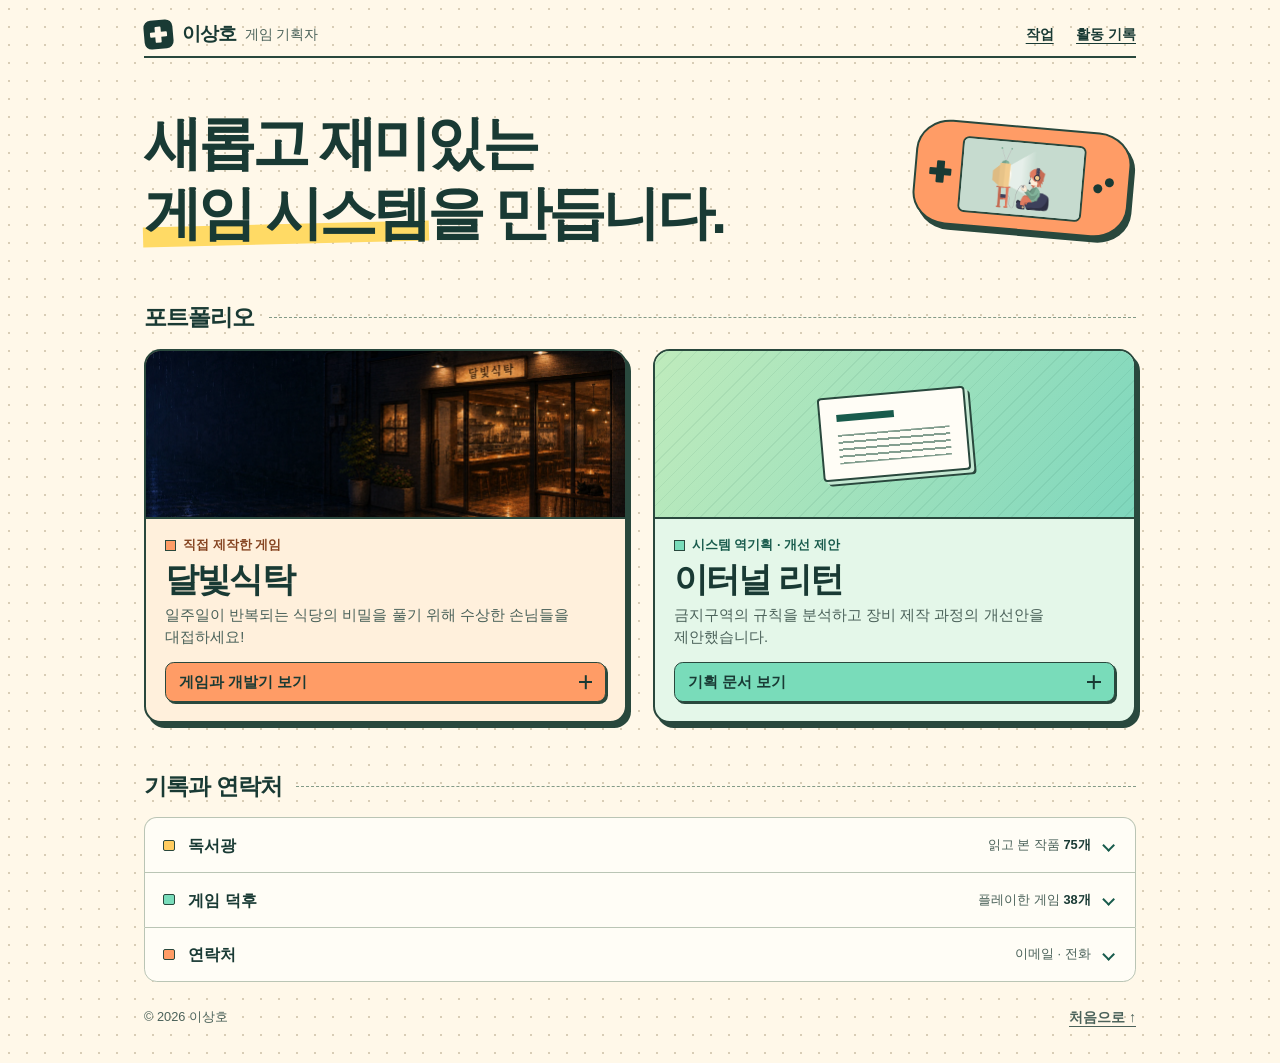
==== commit 79a04d73: "포트폴리오 테마 이름 수정" ====
--- a/index.html
+++ b/index.html
@@ -37,7 +37,7 @@
     </header>
 
     <section class="projects" id="works" aria-labelledby="works-title">
-      <h2 class="section-title" id="works-title">작업 선택</h2>
+      <h2 class="section-title" id="works-title">포트폴리오</h2>
       <div class="work-grid">
         <details class="work-card diner-card" name="portfolio-work">
           <summary aria-labelledby="diner-title diner-kind diner-action" aria-describedby="diner-description">
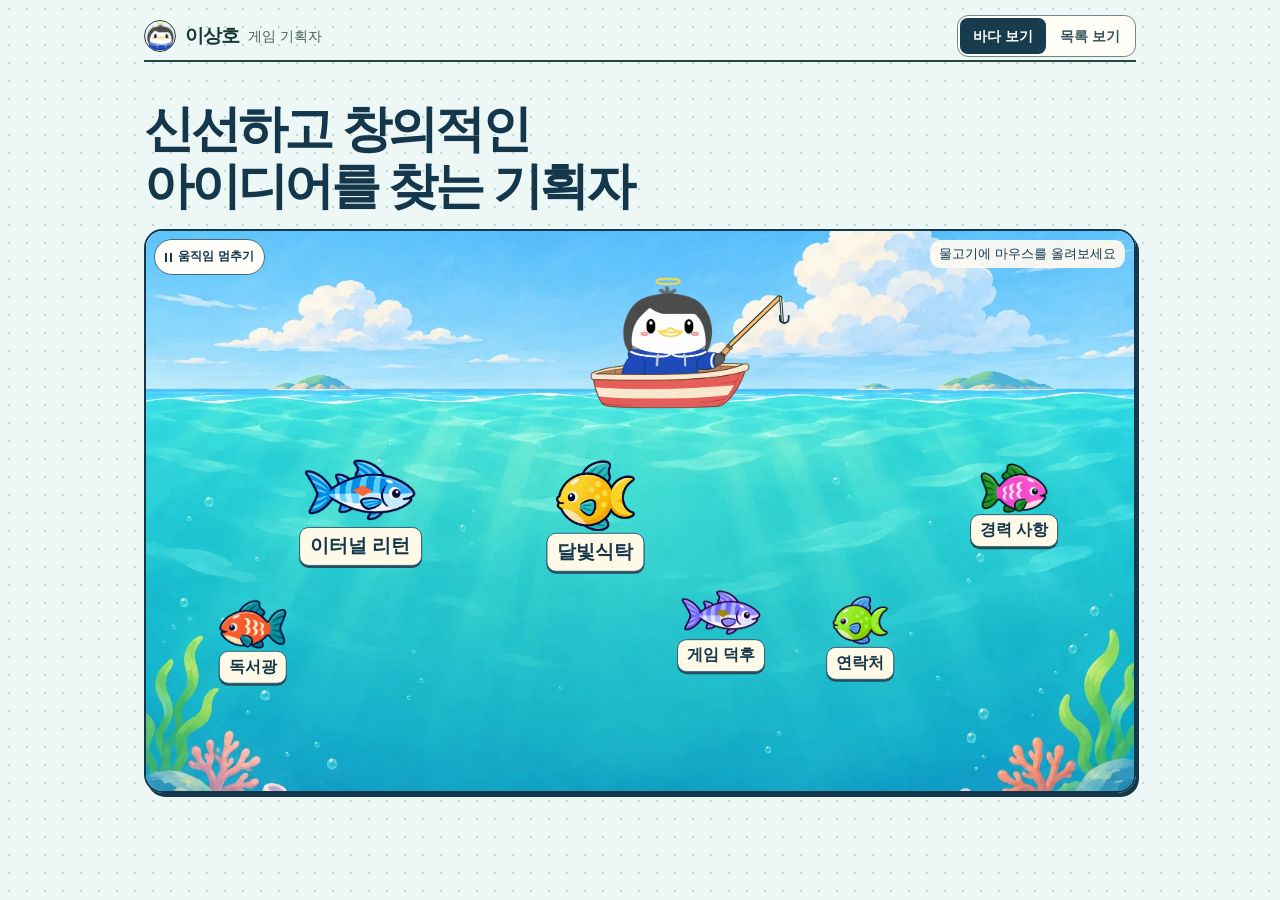
==== commit b73e9ff1: "물고기 낚는 소개 포트폴리오" ====
--- a/index.html
+++ b/index.html
@@ -3,40 +3,129 @@
 <head>
   <meta charset="UTF-8" />
   <meta name="viewport" content="width=device-width, initial-scale=1.0" />
-  <meta name="theme-color" content="#fff8e9" />
-  <meta name="description" content="게임 기획자 이상호의 포트폴리오. 직접 제작한 달빛식탁과 이터널 리턴 시스템 분석, 플레이와 독서 기록을 소개합니다." />
+  <meta name="theme-color" content="#e8f6f5" />
+  <meta name="description" content="게임 기획자 이상호의 포트폴리오. 직접 제작한 달빛식탁, 이터널 리턴 시스템 분석, 경력 사항과 플레이·독서 기록을 소개합니다." />
   <title>이상호 | 게임 기획 포트폴리오</title>
   <link rel="stylesheet" href="./style.css" />
+  <link rel="stylesheet" href="./fishing.css" />
   <script src="./script.js" defer></script>
+  <script src="./fishing.js" defer></script>
 </head>
 
 <body>
-  <main class="business-card">
+  <main class="business-card" data-portfolio-view="list">
     <header class="identity" id="top">
       <div class="masthead">
         <div class="signature">
-          <span class="pad-mark" aria-hidden="true"></span>
+          <img id="profileImage" src="./fishing/avatar.webp" width="32" height="32" alt="" />
           <strong>이상호</strong>
           <span>게임 기획자</span>
         </div>
-        <nav aria-label="페이지 탐색">
-          <a href="#works">작업</a>
+        <fieldset class="view-switch" aria-label="포트폴리오 보기 방식" hidden>
+          <label><input type="radio" name="portfolio-view" value="sea" checked /><span>바다 보기</span></label>
+          <label><input type="radio" name="portfolio-view" value="list" /><span>목록 보기</span></label>
+        </fieldset>
+        <nav aria-label="페이지 탐색" data-list-only>
+          <a href="#works">포트폴리오</a>
+          <a href="#career">경력</a>
           <a href="#records">활동 기록</a>
         </nav>
       </div>
-      <div class="intro-stage">
-        <h1>새롭고 재미있는<br /><span class="headline-mark">게임 시스템</span>을 만듭니다.</h1>
-        <div class="profile-console">
-          <span class="console-pad" aria-hidden="true"></span>
-          <span class="console-screen">
-            <img id="profileImage" src="./game1.png" alt="게임을 플레이하는 인물 일러스트" />
-          </span>
-          <span class="console-keys" aria-hidden="true"></span>
+      <div class="fishing-game" id="idea-fishing">
+        <div class="fishing-intro">
+          <h1>신선하고 창의적인 <span>아이디어를 찾는 기획자</span></h1>
+        </div>
+        <div class="fishing-board">
+          <div class="fishing-sea" role="group" aria-label="물속 메뉴">
+            <img class="sea-background" src="./fishing/sea.webp" alt="" />
+            <img class="fishing-boat" src="./fishing/penguin.webp" alt="수면 위 작은 배에서 낚싯대를 든 펭귄" />
+            <div class="fishing-rig" aria-hidden="true">
+              <span class="rig-rod"></span>
+              <span class="rig-line"></span>
+              <span class="rig-lure"><span class="bite-ring"></span></span>
+            </div>
+            <button type="button" class="motion-control" hidden>움직임 멈추기</button>
+            <div class="sea-notice">
+              <p id="hint-idle"><span class="hover-guide">물고기에 마우스를 올려보세요</span><span class="tap-guide">물고기를 탭해 설명 보기</span></p>
+              <p id="hint-touch" hidden>한 번 더 탭하면 열려요</p>
+              <p id="hint-catch" hidden><strong></strong> <span></span></p>
+            </div>
+            <nav class="sea-menus" aria-label="물고기로 메뉴 열기">
+              <div class="swim-lane">
+                <button type="button" class="fishing-idea swim-project" data-content="return-content" aria-labelledby="fish-return" aria-describedby="hint-return">
+                  <span class="idea-cargo">
+                    <img class="idea-fish" src="./fishing/bluefish.webp" data-mouth-y="0.63" alt="" />
+                    <span class="idea-label"><strong id="fish-return">이터널 리턴</strong><small>기획 문서 2종</small></span>
+                  </span>
+                </button>
+              </div>
+              <div class="swim-lane">
+                <button type="button" class="fishing-idea swim-project" data-content="diner-content" aria-labelledby="fish-diner" aria-describedby="hint-diner">
+                  <span class="idea-cargo">
+                    <img class="idea-fish" src="./fishing/moonfish.webp" data-mouth-y="0.60" alt="" />
+                    <span class="idea-label"><strong id="fish-diner">달빛식탁</strong><small>직접 만든 게임</small></span>
+                  </span>
+                </button>
+              </div>
+              <div class="swim-lane">
+                <button type="button" class="fishing-idea swim-career" data-content="career-content" aria-labelledby="fish-career" aria-describedby="hint-career">
+                  <span class="idea-cargo">
+                    <img class="idea-fish" src="./fishing/coralfish.webp" data-mouth-y="0.64" alt="" />
+                    <span class="idea-label"><strong id="fish-career">경력 사항</strong><small>근무 이력</small></span>
+                  </span>
+                </button>
+              </div>
+              <div class="swim-lane">
+                <button type="button" class="fishing-idea swim-reading" data-content="reading-content" aria-labelledby="fish-reading" aria-describedby="hint-reading">
+                  <span class="idea-cargo">
+                    <img class="idea-fish" src="./fishing/coralfish.webp" data-mouth-y="0.64" alt="" />
+                    <span class="idea-label"><strong id="fish-reading">독서광</strong><small>읽고 본 작품</small></span>
+                  </span>
+                </button>
+              </div>
+              <div class="swim-lane">
+                <button type="button" class="fishing-idea swim-playing" data-content="playing-content" aria-labelledby="fish-playing" aria-describedby="hint-playing">
+                  <span class="idea-cargo">
+                    <img class="idea-fish" src="./fishing/bluefish.webp" data-mouth-y="0.63" alt="" />
+                    <span class="idea-label"><strong id="fish-playing">게임 덕후</strong><small>플레이 기록</small></span>
+                  </span>
+                </button>
+              </div>
+              <div class="swim-lane">
+                <button type="button" class="fishing-idea swim-contact" data-content="contact-content" aria-labelledby="fish-contact" aria-describedby="hint-contact">
+                  <span class="idea-cargo">
+                    <img class="idea-fish" src="./fishing/moonfish.webp" data-mouth-y="0.60" alt="" />
+                    <span class="idea-label"><strong id="fish-contact">연락처</strong><small>이메일·전화</small></span>
+                  </span>
+                </button>
+              </div>
+            </nav>
+            <div class="fish-tooltips">
+              <p id="hint-return" role="tooltip">금지구역의 규칙을 풀어 쓴 역기획서와 장비 제작 개선 제안서예요.</p>
+              <p id="hint-diner" role="tooltip">직접 만든 타임루프 식당 게임을 플레이하고, 개발기·PV와 소스 코드를 볼 수 있어요.</p>
+              <p id="hint-career" role="tooltip">그동안 다닌 회사 이력을 알 수 있어요</p>
+              <p id="hint-reading" role="tooltip">고전 문학부터 웹소설과 웹툰까지, 읽고 본 작품을 분야별로 모았어요.</p>
+              <p id="hint-playing" role="tooltip">이터널 리턴 미스릴, 붉은사막 2회차 클리어 등 게임별 플레이 기록을 모았어요.</p>
+              <p id="hint-contact" role="tooltip">이메일과 전화번호를 확인하고 복사할 수 있어요.</p>
+            </div>
+            <div class="catch-layer" hidden>
+              <dialog class="fishing-catch" id="catch-panel" aria-labelledby="catch-title">
+                <div class="catch-heading">
+                  <div><p class="catch-kind"></p><h2 id="catch-title"></h2></div>
+                  <button class="catch-close" type="button" aria-label="닫고 바다로 돌아가기">닫기</button>
+                </div>
+                <div class="catch-scroll">
+                  <p id="catch-description" hidden></p>
+                  <div class="catch-content"></div>
+                </div>
+              </dialog>
+            </div>
+          </div>
         </div>
       </div>
     </header>
 
-    <section class="projects" id="works" aria-labelledby="works-title">
+    <section class="projects" id="works" aria-labelledby="works-title" data-list-only>
       <h2 class="section-title" id="works-title">포트폴리오</h2>
       <div class="work-grid">
         <details class="work-card diner-card" name="portfolio-work">
@@ -49,14 +138,16 @@
               <span class="work-kind" id="diner-kind">직접 제작한 게임</span>
               <strong class="work-title" id="diner-title">달빛식탁</strong>
               <span class="work-description" id="diner-description">일주일이 반복되는 식당의 비밀을 풀기 위해 수상한 손님들을 대접하세요!</span>
-              <span class="work-action" id="diner-action"><span class="when-closed">게임과 개발기 보기</span><span class="when-open">접기</span><span class="toggle-sign" aria-hidden="true"></span></span>
+              <span class="work-action" id="diner-action"><span class="when-closed">게임과 개발 자료 보기</span><span class="when-open">접기</span><span class="toggle-sign" aria-hidden="true"></span></span>
             </span>
           </summary>
-          <div class="work-body project-links">
+          <div class="work-body project-links" id="diner-content">
             <a class="action-button primary-link" href="https://lowonho.github.io/Midnight-Diner/"
                target="_blank" rel="noopener noreferrer" aria-label="달빛식탁 게임 플레이 (새 탭)">게임 플레이</a>
             <a class="action-button" href="https://drive.google.com/drive/folders/1QnZnjk5tSud8pO0oIv47t9aUAr-esiFE?usp=sharing"
                target="_blank" rel="noopener noreferrer" aria-label="달빛식탁 개발기 및 PV (새 탭)">개발기 및 PV</a>
+            <a class="action-button" href="https://github.com/lowonho/Midnight-Diner"
+               target="_blank" rel="noopener noreferrer" aria-label="달빛식탁 GitHub 저장소 (새 탭)">GitHub 저장소</a>
           </div>
         </details>
 
@@ -70,21 +161,27 @@
               <span class="work-action" id="return-action"><span class="when-closed">기획 문서 보기</span><span class="when-open">접기</span><span class="toggle-sign" aria-hidden="true"></span></span>
             </span>
           </summary>
-          <div class="work-body project-links">
-            <a class="action-button" href="https://drive.google.com/drive/folders/1YRc3qDqt8lpIMTsvCPlQGq1TYRKleX6U?usp=sharing"
-               target="_blank" rel="noopener noreferrer" aria-label="금지구역 시스템 역기획서 (새 탭)">금지구역 시스템 역기획서</a>
-            <a class="action-button" href="https://drive.google.com/drive/folders/1nf6_P2A2mYwdeWd8Ep26PNMblpW7d1ys?usp=sharing"
-               target="_blank" rel="noopener noreferrer" aria-label="장비제작 시스템 문제분석 제안서 (새 탭)">장비제작 시스템 문제분석 제안서</a>
+          <div class="work-body project-links document-links" id="return-content">
+            <a id="zone-document" class="action-button" href="https://drive.google.com/drive/folders/1YRc3qDqt8lpIMTsvCPlQGq1TYRKleX6U?usp=sharing"
+               target="_blank" rel="noopener noreferrer" aria-label="금지구역 시스템 역기획서 (새 탭)" aria-describedby="zone-note">
+              <strong>금지구역 시스템 역기획서</strong>
+              <small id="zone-note">금지구역의 지정과 타이머가 이동 경로와 교전 시점에 미치는 영향을 분석했습니다.</small>
+            </a>
+            <a id="equipment-document" class="action-button" href="https://drive.google.com/drive/folders/1nf6_P2A2mYwdeWd8Ep26PNMblpW7d1ys?usp=sharing"
+               target="_blank" rel="noopener noreferrer" aria-label="장비제작 시스템 문제분석 제안서 (새 탭)" aria-describedby="equipment-note">
+              <strong>장비제작 시스템 문제분석 제안서</strong>
+              <small id="equipment-note">장비 제작 중 필요한 정보를 찾기 어려운 지점을 짚고, 안내와 화면 구성의 개선안을 제안했습니다.</small>
+            </a>
           </div>
         </details>
       </div>
     </section>
 
-    <section class="personal-records" id="records" aria-labelledby="records-title">
+    <section class="personal-records" id="records" aria-labelledby="records-title" data-list-only>
       <h2 class="section-title" id="records-title">기록과 연락처</h2>
       <details class="disclosure">
-        <summary><span>독서광</span><span class="summary-note">읽고 본 작품 <b data-record-items=".reading-list li"></b></span></summary>
-        <div class="detail-body reading-library">
+        <summary><span>독서광</span><span class="summary-note">도서·웹소설·웹툰 등 <b data-record-items=".reading-list li"></b></span></summary>
+        <div class="detail-body reading-library" id="reading-content">
           <details class="disclosure reading-shelf" name="reading-shelf" open>
             <summary><span>일반 도서</span><span class="summary-note">14종</span></summary>
             <div class="shelf-content">
@@ -222,8 +319,8 @@
       </details>
 
       <details class="disclosure">
-        <summary><span>게임 덕후</span><span class="summary-note">플레이한 게임 <b data-record-items="tbody tr, .progress-list dt"></b></span></summary>
-        <div class="detail-body play-history">
+        <summary><span>게임 덕후</span><span class="summary-note">게임별 플레이 시간과 진행 기록 <b data-record-items="tbody tr, .progress-list dt"></b></span></summary>
+        <div class="detail-body play-history" id="playing-content">
           <section aria-labelledby="steam-title">
             <h3 id="steam-title">Steam 플레이 기록</h3>
             <table aria-labelledby="steam-title">
@@ -396,7 +493,8 @@
 
       <details class="disclosure">
         <summary><span>연락처</span><span class="summary-note">이메일 · 전화</span></summary>
-        <div class="detail-body">
+        <div class="detail-body" id="contact-content">
+          <p class="contact-hint">이메일 주소나 전화번호를 누르면 복사됩니다.</p>
           <dl class="contact-list">
             <div>
               <dt>이메일</dt>
@@ -412,7 +510,34 @@
       </details>
     </section>
 
-    <footer><span>© 2026 이상호</span><a href="#top">처음으로 ↑</a></footer>
+    <section id="career" aria-labelledby="career-title" data-list-only>
+      <h2 class="section-title" id="career-title">경력 사항</h2>
+      <ol class="career-list" id="career-content" role="list">
+        <li>
+          <div>
+            <h3>쿠팡 주식회사</h3>
+            <p>데이터라벨러</p>
+          </div>
+          <p class="career-period"><time datetime="2024-05">2024.05</time> ~ <time datetime="2026-06">2026.06</time> <small>2년 2개월</small></p>
+        </li>
+        <li>
+          <div>
+            <h3>(주)메이크인</h3>
+            <p>이데일리 C&amp;B 파견 사원 · 방송 프로그램 컷 편집 및 유튜브 업로드</p>
+          </div>
+          <p class="career-period"><time datetime="2022-01">2022.01</time> ~ <time datetime="2023-11">2023.11</time> <small>1년 11개월</small></p>
+        </li>
+        <li>
+          <div>
+            <h3>주식회사 오즈글로벌</h3>
+            <p>휴대폰 판매 사원</p>
+          </div>
+          <p class="career-period"><time datetime="2018-02">2018.02</time> ~ <time datetime="2018-10">2018.10</time> <small>9개월</small></p>
+        </li>
+      </ol>
+    </section>
+
+    <footer data-list-only><span>© 2026 이상호</span><a href="#top">처음으로 ↑</a></footer>
   </main>
 </body>
 </html>
--- a/style.css
+++ b/style.css
@@ -1,6 +1,6 @@
 :root {
   color-scheme: light;
-  --paper: #fff8e9;
+  --paper: #edf7f5;
   --surface: #fffdf6;
   --ink: #193a34;
   --edge: #29483d;
@@ -18,7 +18,7 @@
 body {
   min-height: 100vh;
   margin: 0;
-  background: radial-gradient(#d8cdb6 0.8px, transparent 0.9px) 0 0 / 18px 18px, var(--paper);
+  background: radial-gradient(#bcd8d4 0.8px, transparent 0.9px) 0 0 / 18px 18px, var(--paper);
   color: var(--ink);
   font-family: "Pretendard", "Noto Sans KR", "Malgun Gothic", sans-serif;
   line-height: 1.6;
@@ -28,7 +28,7 @@
 
 h1, h2, h3, p, ul, dl, dd { margin: 0; }
 a { color: inherit; }
-:where(a, summary, input):focus-visible { outline: 3px solid var(--focus); outline-offset: 3px; }
+:where(a, button, summary, input):focus-visible { outline: 3px solid var(--focus); outline-offset: 3px; }
 
 .business-card {
   width: min(62rem, calc(100% - clamp(1.6rem, 7vw, 5rem)));
@@ -51,27 +51,7 @@
 .signature strong { font-size: 1.2rem; letter-spacing: -0.05em; }
 .signature > span:last-child { color: var(--muted); font-size: 0.87rem; }
 
-.pad-mark, .console-pad { position: relative; flex: none; }
-.pad-mark {
-  width: 1.8rem;
-  aspect-ratio: 1;
-  border-radius: 0.45rem;
-  background: var(--ink);
-  transform: rotate(-5deg);
-}
-
-.pad-mark::before, .pad-mark::after, .console-pad::before, .console-pad::after {
-  position: absolute;
-  inset: 0;
-  width: 57%;
-  height: 20%;
-  margin: auto;
-  border-radius: 1px;
-  background: var(--paper);
-  content: "";
-}
-
-.pad-mark::after, .console-pad::after { transform: rotate(90deg); }
+.signature img { display: block; border: 1px solid var(--edge); border-radius: 50%; object-fit: cover; }
 
 .masthead nav { gap: clamp(0.7rem, 2vw, 1.4rem); }
 .masthead a, footer a {
@@ -84,73 +64,6 @@
   text-underline-offset: 0.3em;
 }
 
-.intro-stage {
-  display: grid;
-  grid-template-columns: minmax(0, 1fr) auto;
-  align-items: center;
-  gap: clamp(0.65rem, 5vw, 3.5rem);
-  padding: clamp(1.5rem, 4vw, 3.15rem) 0;
-}
-
-.intro-stage h1 {
-  font-size: clamp(1.65rem, 4.6vw, 3.65rem);
-  font-weight: 900;
-  letter-spacing: -0.065em;
-  line-height: 1.2;
-}
-
-.headline-mark {
-  position: relative;
-  isolation: isolate;
-  white-space: nowrap;
-}
-
-.headline-mark::before {
-  position: absolute;
-  z-index: -1;
-  inset: auto -0.02em 0.02em;
-  height: 0.34em;
-  background: #ffda65;
-  transform: rotate(-1.4deg);
-  content: "";
-}
-
-.profile-console {
-  display: grid;
-  grid-template-columns: 12% minmax(0, 1fr) 12%;
-  align-items: center;
-  gap: 5%;
-  width: clamp(6.2rem, 18vw, 13.5rem);
-  aspect-ratio: 2.05;
-  margin-inline-end: 0.4rem;
-  padding: clamp(0.3rem, 1.1vw, 0.8rem);
-  border: 2px solid var(--edge);
-  border-radius: 16% / 30%;
-  background: var(--orange);
-  box-shadow: 4px 5px 0 var(--edge);
-  transform: rotate(5deg);
-}
-
-.console-screen {
-  align-self: stretch;
-  min-height: 0;
-  overflow: hidden;
-  border: 2px solid var(--edge);
-  border-radius: 0.4rem;
-  background: #c7dfd4;
-}
-
-.console-screen img { display: block; width: 100%; height: 100%; object-fit: cover; transform: scale(1.7); }
-.console-pad { width: 100%; aspect-ratio: 1; }
-.console-pad::before, .console-pad::after { width: 100%; height: 34%; background: var(--ink); }
-.console-keys { display: flex; justify-content: space-between; transform: rotate(-32deg); }
-.console-keys::before, .console-keys::after {
-  width: 42%;
-  aspect-ratio: 1;
-  border-radius: 50%;
-  background: var(--ink);
-  content: "";
-}
 
 .section-title {
   display: flex;
@@ -291,10 +204,13 @@
   background: var(--surface);
 }
 
-.project-links { display: grid; grid-template-columns: repeat(2, minmax(0, 1fr)); gap: 0.5rem; }
+.project-links { display: grid; grid-template-columns: repeat(3, minmax(0, 1fr)); gap: 0.5rem; }
 .action-button { justify-content: center; min-height: 44px; padding: 0.55rem 0.65rem; background: var(--surface); text-align: center; text-decoration: none; }
 .primary-link { background: var(--accent); }
-.return-card .action-button { font-size: 0.85rem; }
+.document-links { grid-template-columns: 1fr; }
+.document-links .action-button { display: grid; grid-template-columns: minmax(0, 1fr) auto; gap: 0.25rem 0.5rem; padding: 0.65rem 0.8rem; text-align: left; }
+.document-links .action-button::after { grid-column: 2; grid-row: 1; content: "↗"; color: var(--teal-ink); }
+.document-links small { grid-column: 1 / -1; color: var(--muted); font-size: 0.85rem; font-weight: 400; line-height: 1.45; }
 
 .disclosure > summary {
   display: flex;
@@ -330,7 +246,30 @@
   text-align: right;
 }
 
-.personal-records { margin-top: clamp(1.8rem, 4vw, 2.8rem); }
+#career, .personal-records { margin-top: clamp(1.8rem, 4vw, 2.8rem); }
+
+.career-list {
+  margin: 0;
+  padding: 0 clamp(0.85rem, 2vw, 1.15rem);
+  border: 1px solid var(--line);
+  border-radius: 0.8rem;
+  background: var(--surface);
+  list-style: none;
+}
+
+.career-list li {
+  display: grid;
+  grid-template-columns: minmax(0, 1fr) auto;
+  gap: 0.2rem 1.2rem;
+  padding-block: 0.8rem;
+}
+
+.career-list li + li { border-top: 1px solid var(--line); }
+.career-list h3 { font-size: 1rem; }
+.career-list h3 + p { color: var(--muted); font-size: 0.9rem; }
+.career-period { color: var(--teal-ink); font-size: 0.88rem; font-variant-numeric: tabular-nums; text-align: right; }
+.career-period small { display: block; color: var(--muted); font-size: 0.8rem; }
+
 .personal-records > details {
   border: 1px solid var(--line);
   border-bottom: 0;
@@ -456,6 +395,7 @@
 .progress-list dt { font-weight: 600; }
 .progress-list dd:empty { display: none; }
 
+.contact-hint { margin-bottom: 0.4rem; font-size: 0.9rem; color: var(--muted); }
 .contact-list > div {
   display: flex;
   align-items: baseline;
@@ -499,9 +439,6 @@
 
 @media (max-width: 46rem) {
   .business-card { padding-top: 0.4rem; }
-  .intro-stage { gap: 0.75rem; padding-block: 1.5rem; }
-  .intro-stage h1 { font-size: clamp(1.4rem, 5.8vw, 2.55rem); }
-  .profile-console { width: clamp(4.8rem, 22vw, 8rem); padding: 0.35rem; box-shadow: 2px 3px 0 var(--edge); }
   .section-title { margin-bottom: 0.6rem; }
   .work-grid { grid-template-columns: 1fr; gap: 0.85rem; }
   .work-card { box-shadow: 3px 4px 0 var(--edge); }
@@ -520,6 +457,13 @@
 }
 
 @media (max-width: 27rem) {
+  .project-links:not(.document-links) { grid-template-columns: repeat(2, minmax(0, 1fr)); }
+  .project-links > .primary-link { grid-column: 1 / -1; }
+  .masthead { flex-wrap: wrap; gap: 0 0.6rem; }
+  .masthead nav { margin-inline-start: auto; }
+  .career-list li { grid-template-columns: 1fr; }
+  .career-period { text-align: left; }
+  .career-period small { display: inline; margin-inline-start: 0.45rem; }
   .signature { gap: 0.36rem; }
   .signature strong { font-size: 1.05rem; }
   .signature > span:last-child, .masthead a { font-size: 0.79rem; }
@@ -528,10 +472,106 @@
 }
 
 @media (max-width: 22rem) {
-  .intro-stage { gap: 0.45rem; padding-block: 1.05rem; }
-  .intro-stage h1 { font-size: 1.32rem; }
-  .profile-console { width: 3.85rem; margin-inline-end: 0.15rem; }
   .work-card > summary { grid-template-columns: 28% minmax(0, 1fr); }
   .work-card[open] > summary { grid-template-columns: 1fr; }
   .work-copy { padding: 0.6rem 0.63rem 0.7rem; }
 }
+
+.view-switch:not([hidden]) {
+  display: inline-flex;
+  flex: none;
+  min-width: 0;
+  gap: 2px;
+  margin: 0;
+  padding: 2px;
+  border: 1px solid #6b898b;
+  border-radius: 0.7rem;
+  background: var(--surface);
+}
+.view-switch label { position: relative; display: grid; }
+.view-switch input { position: absolute; inset: 0; width: 100%; height: 100%; margin: 0; opacity: 0; cursor: pointer; }
+.view-switch span {
+  display: grid;
+  place-items: center;
+  min-height: 2.25rem;
+  padding-inline: 0.8rem;
+  border-radius: 0.48rem;
+  color: #35545a;
+  font-size: 0.87rem;
+  font-weight: 650;
+  white-space: nowrap;
+}
+.view-switch input:checked + span { background: #163c4d; color: #fffdf6; font-weight: 750; }
+.view-switch input:focus-visible + span { outline: 3px solid var(--focus); outline-offset: 2px; }
+.masthead .view-switch { margin-inline-start: auto; }
+.masthead:has(.view-switch:not([hidden])) { gap: 0.3rem clamp(0.7rem, 3vw, 2rem); padding-block: 0.2rem; }
+
+@media (pointer: coarse) {
+  .view-switch span { min-height: 44px; }
+}
+@media (max-width: 40rem) {
+  .masthead:has(.view-switch:not([hidden])) { display: grid; grid-template-columns: 1fr auto; row-gap: 0; }
+  .masthead .signature { display: grid; grid-template-columns: 2rem auto; justify-content: start; gap: 0 0.45rem; line-height: 1.25; }
+  .masthead .signature img { grid-row: 1 / 3; }
+  .masthead .signature :is(strong, span) { grid-column: 2; white-space: nowrap; }
+  .masthead nav { grid-column: 1 / -1; justify-self: end; }
+  .view-switch span { padding-inline: 0.65rem; }
+}
+
+[data-portfolio-view="sea"] [data-list-only],
+[data-portfolio-view="list"] .fishing-board { display: none; }
+.business-card[data-portfolio-view="sea"] { padding-block-end: 0.4rem; }
+.business-card[data-portfolio-view="sea"] .fishing-game { margin-block-end: 0; }
+[data-portfolio-view="list"] .fishing-game { margin-block-end: 1.25rem; }
+[data-portfolio-view="list"] .work-grid { display: grid; grid-template-columns: 1fr; gap: 0; }
+[data-portfolio-view="list"] .work-card { border: 1px solid var(--line); border-radius: 0.8rem 0.8rem 0 0; background: var(--surface); box-shadow: none; }
+[data-portfolio-view="list"] .work-card + .work-card { border-top: 0; border-radius: 0 0 0.8rem 0.8rem; }
+[data-portfolio-view="list"] .work-card > summary {
+  display: grid;
+  grid-template-columns: clamp(4rem, 13vw, 8rem) minmax(0, 1fr);
+  border-radius: inherit;
+}
+[data-portfolio-view="list"] .work-card .work-art { height: auto; min-height: 0; aspect-ratio: auto; border: 0; border-right: 1px solid var(--line); }
+[data-portfolio-view="list"] .work-copy {
+  display: grid;
+  grid-template-columns: minmax(0, 1fr) auto;
+  align-items: center;
+  gap: 0.16rem 0.8rem;
+  padding: 0.7rem clamp(0.7rem, 2vw, 1.15rem);
+}
+[data-portfolio-view="list"] :is(.work-kind, .work-title, .work-description) { grid-column: 1; }
+[data-portfolio-view="list"] .work-title { margin: 0; font-size: clamp(1.08rem, 2vw, 1.35rem); }
+[data-portfolio-view="list"] .work-description { min-height: 0; }
+[data-portfolio-view="list"] .work-action {
+  grid-column: 2;
+  grid-row: 1 / 4;
+  margin: 0;
+  padding: 0;
+  border: 0;
+  background: transparent;
+  box-shadow: none;
+  color: var(--teal-ink);
+}
+[data-portfolio-view="list"] .personal-records { margin-top: 1.4rem; }
+@media (hover: hover) {
+  .view-switch input:not(:checked):hover + span { background: #e1efeb; }
+  [data-portfolio-view="list"] .work-card > summary:hover { background: #edf4e8; }
+  [data-portfolio-view="list"] .work-card > summary:hover .work-action { box-shadow: none; }
+}
+@media (max-width: 40rem) {
+  [data-portfolio-view="list"] .work-description { grid-column: 1 / -1; }
+  [data-portfolio-view="list"] .work-action { grid-row: 1 / 3; }
+  [data-portfolio-view="list"] .personal-records > details > summary > span:first-child { flex: none; }
+  [data-portfolio-view="list"] .work-action :is(.when-closed, .when-open) {
+    position: absolute;
+    width: 1px;
+    height: 1px;
+    overflow: hidden;
+    clip-path: inset(50%);
+  }
+}
+@media (max-width: 22rem) and (max-height: 40rem) {
+  .masthead:has(.view-switch:not([hidden])) { padding-block: 0; }
+  .identity .fishing-game { margin-block-start: 0.4rem; }
+  .identity .fishing-intro { margin-block-end: 0.5rem; }
+}
--- a/fishing.css
+++ b/fishing.css
@@ -0,0 +1,388 @@
+.fishing-game {
+  --sea-ink: #14374b;
+  --waterline: 29.5%;
+  margin-block: clamp(1.1rem, 3.5vw, 2.4rem) clamp(1.7rem, 4vw, 3rem);
+  color: var(--sea-ink);
+}
+
+.fishing-intro {
+  margin-block-end: 0.85rem;
+}
+
+.fishing-intro h1 {
+  margin: 0;
+  font-size: clamp(1.65rem, 4.3vw, 3.1rem);
+  font-weight: 850;
+  line-height: 1.16;
+  letter-spacing: -0.065em;
+}
+
+.fishing-intro h1 span { display: block; }
+
+.fishing-board {
+  overflow: hidden;
+  border: 2px solid var(--sea-ink);
+  border-radius: 1.15rem;
+  box-shadow: 3px 4px 0 var(--sea-ink);
+}
+
+.fishing-sea {
+  position: relative;
+  isolation: isolate;
+  overflow: hidden;
+  display: grid;
+  grid-template: 32% minmax(0, 1fr) auto / minmax(0, 1fr);
+  height: clamp(26rem, calc(46vw + 4rem), 35rem);
+  background: linear-gradient(#aadaec 0%, #e3f6ed var(--waterline), #6cd3d4 var(--waterline), #23778a 100%);
+}
+
+.sea-notice {
+  position: absolute;
+  top: 0.55rem;
+  right: 0.55rem;
+  z-index: 3;
+  max-width: calc(100% - 7.8rem);
+  pointer-events: none;
+}
+.sea-notice p {
+  margin: 0;
+  padding: 0.32rem 0.6rem;
+  border-radius: 0.65rem;
+  background: #fffaf0ed;
+  color: var(--sea-ink);
+  font-size: 0.8rem;
+  line-height: 1.4;
+  text-align: center;
+}
+.hover-guide { display: none; }
+
+/* Reserve water for the lowest fish. Opening a tooltip never moves its target. */
+.fish-tooltips {
+  position: relative;
+  grid-area: 3 / 1;
+  z-index: 2;
+  display: grid;
+  grid-template-columns: minmax(0, 1fr);
+  place-items: start;
+  margin-inline: 0.55rem;
+  padding-block: 0.45rem 0.3rem;
+  pointer-events: none;
+}
+.fish-tooltips > p {
+  position: relative;
+  grid-area: 1 / 1;
+  box-sizing: border-box;
+  width: max-content;
+  max-width: min(21.5rem, 100%);
+  margin: 0;
+  padding: 0.375rem 0.7rem;
+  visibility: hidden;
+  border: 1px solid #20495a;
+  border-radius: 0.65rem;
+  background: #fffcf2;
+  box-shadow: 0 2px 5px #14374b38;
+  color: var(--sea-ink);
+  font-size: 0.87rem;
+  line-height: 1.45;
+  text-align: start;
+}
+.fish-tooltips > p:nth-last-child(n+4) { position: absolute; top: 0; left: 0; }
+.fish-tooltips > .is-current { visibility: visible; }
+.fish-tooltips > p::before {
+  content: "";
+  position: absolute;
+  top: -5px;
+  left: var(--tip-anchor, 50%);
+  width: 8px;
+  height: 8px;
+  border-top: 1px solid #20495a;
+  border-left: 1px solid #20495a;
+  background: #fffcf2;
+  transform: translateX(-50%) rotate(45deg);
+}
+
+.sea-background, .fishing-rig { position: absolute; inset: 0; width: 100%; height: 100%; pointer-events: none; }
+.sea-background { z-index: -1; object-fit: cover; object-position: 50% var(--waterline); }
+.fishing-rig { z-index: 3; --line-width: 2.5px; }
+.fishing-rig.is-casting { --line-width: 5px; }
+.rig-rod, .rig-line, .rig-lure { position: absolute; top: 0; left: 0; }
+.rig-rod, .rig-line { box-sizing: border-box; transform-origin: 0 50%; border-radius: 10px; }
+.rig-rod { height: 5px; margin-top: -2.5px; border: 1.4px solid #163344; background: #ffbb61; }
+.rig-line {
+  height: var(--line-width);
+  margin-top: calc(var(--line-width) / -2);
+  border: 1px solid #13364a;
+  background: #fff4ac;
+}
+.is-casting .rig-line { box-shadow: 0 1px 2px #12334570; }
+.rig-lure::after {
+  content: "";
+  position: absolute;
+  left: -4px;
+  bottom: -1px;
+  width: 7px;
+  height: 7px;
+  border: 2px solid #14374b;
+  border-top: 0;
+  border-radius: 0 0 6px 6px;
+}
+.is-casting .rig-lure::before {
+  content: "";
+  position: absolute;
+  z-index: 1;
+  left: -5.5px;
+  bottom: 4px;
+  width: 11px;
+  height: 15px;
+  box-sizing: border-box;
+  border: 1.5px solid #17394b;
+  border-radius: 55% 55% 48% 48%;
+  background: linear-gradient(#fc6746 0 49%, #fff9d8 50%);
+}
+.bite-ring {
+  position: absolute;
+  left: -12px;
+  top: -12px;
+  width: 24px;
+  height: 24px;
+  box-sizing: border-box;
+  opacity: 0;
+  border: 2px solid #fff4ad;
+  border-radius: 50%;
+  box-shadow: 0 0 0 1px #235466;
+}
+.motion-control:not([hidden]) {
+  position: absolute;
+  z-index: 3;
+  inset: 0.5rem auto auto 0.5rem;
+  display: inline-flex;
+  align-items: center;
+  gap: 0.38rem;
+  min-height: 2.25rem;
+  padding: 0.35rem 0.65rem;
+  border: 1px solid #446c79;
+  border-radius: 2rem;
+  background: #fffdfa;
+  color: var(--sea-ink);
+  font: inherit;
+  font-size: 0.78rem;
+  font-weight: 650;
+  cursor: pointer;
+}
+.motion-control::before { content: ""; width: 7px; height: 9px; box-sizing: border-box; border-inline: 2px solid currentColor; }
+.fishing-sea[data-paused] .motion-control::before { width: 0; height: 0; border: 5px solid transparent; border-right: 0; border-left: 7px solid currentColor; }
+.motion-control:focus-visible { outline: 3px solid var(--focus); outline-offset: 2px; }
+@media (pointer: coarse) {
+  .motion-control:not([hidden]) { min-height: 44px; }
+}
+.fishing-boat {
+  position: absolute;
+  top: var(--waterline);
+  left: 53%;
+  width: clamp(7.25rem, 17%, 10rem);
+  height: auto;
+  transform: translate(-50%, -91%);
+  pointer-events: none;
+}
+
+.sea-menus {
+  position: relative;
+  grid-area: 2 / 1;
+  min-height: 0;
+  margin-inline: 2.5%;
+  display: grid;
+  grid-template-columns: repeat(3, minmax(0, 1fr));
+  grid-template-rows: 1.15fr 1fr;
+}
+.swim-lane {
+  display: grid;
+  place-items: center;
+  min-width: 0;
+  min-height: 0;
+}
+
+.fishing-idea {
+  display: grid;
+  place-items: center;
+  min-width: 44px;
+  min-height: 44px;
+  max-width: 100%;
+  padding: 4px;
+  margin: 0;
+  border: 0;
+  border-radius: 0.8rem;
+  background: transparent;
+  color: var(--sea-ink);
+  font: inherit;
+  text-align: center;
+  cursor: pointer;
+  touch-action: manipulation;
+  -webkit-tap-highlight-color: transparent;
+}
+
+.is-fishing { position: relative; z-index: 2; }
+.idea-cargo {
+  display: grid;
+  justify-items: center;
+  min-width: 0;
+  gap: 0.12rem;
+  pointer-events: none;
+}
+.idea-fish {
+  display: block;
+  width: clamp(3.1rem, 6.7vw, 5rem);
+  height: clamp(2rem, 4.5vw, 3.1rem);
+  object-fit: contain;
+}
+.swim-project .idea-fish { width: clamp(4.6rem, 9vw, 7rem); height: clamp(2.8rem, 6vw, 4.5rem); }
+.swim-career .idea-fish { filter: hue-rotate(295deg); }
+.swim-playing .idea-fish { filter: hue-rotate(46deg); }
+.swim-contact .idea-fish { filter: hue-rotate(35deg); }
+
+.idea-label {
+  display: grid;
+  gap: 0.1rem;
+  max-width: 100%;
+  padding: 0.25rem 0.55rem 0.32rem;
+  border: 1px solid #326271;
+  border-radius: 0.6rem;
+  background: #fff9e7;
+  box-shadow: 0 2px 0 #244c5c;
+  color: var(--sea-ink);
+  line-height: 1.3;
+}
+.idea-label strong { font-size: clamp(0.86rem, 1.6vw, 1.03rem); }
+.idea-label small { color: #395c61; font-size: clamp(0.73rem, 1.3vw, 0.84rem); }
+.swim-project .idea-label { padding: 0.32rem 0.65rem 0.4rem; }
+.swim-project strong { font-size: clamp(1rem, 2.3vw, 1.2rem); }
+.fishing-idea:focus-visible { outline: 3px solid #ffdb67; outline-offset: 2px; }
+.fishing-idea:active .idea-label, .is-previewed .idea-label, .is-fishing .idea-label { background: #ffe091; }
+.sea-menus[aria-busy="true"] .fishing-idea:not(.is-fishing) .idea-fish { opacity: 0.78; }
+.is-reeling .idea-label { visibility: hidden; }
+@media (hover: hover) {
+  .has-previews .hover-guide { display: inline; }
+  .has-previews .tap-guide, .has-previews .idea-label small { display: none; }
+  .fishing-idea:hover .idea-label { background: #ffe091; }
+}
+
+.catch-layer:not([hidden]) {
+  position: absolute;
+  inset: 0;
+  z-index: 4;
+  display: grid;
+  grid-template: minmax(0, 1fr) / minmax(0, 1fr);
+  place-items: center;
+  padding: clamp(0.55rem, 2.2vw, 1.2rem);
+  background: rgb(9 48 65 / 34%);
+}
+.fishing-catch {
+  --accent: var(--mint);
+  position: relative;
+  inset: auto;
+  box-sizing: border-box;
+  width: min(100%, 36rem);
+  min-height: 0;
+  max-height: 100%;
+  margin: 0;
+  padding: 0;
+  overflow: hidden;
+  border: 2px solid var(--sea-ink);
+  border-radius: 1rem;
+  background: #fffaf0;
+  color: var(--sea-ink);
+  box-shadow: 3px 4px 0 #183e50;
+  text-align: start;
+}
+.fishing-catch[open] { display: flex; flex-direction: column; }
+@media (prefers-reduced-motion: no-preference) {
+  .fishing-sea:not([data-paused]) .fishing-catch[open] { animation: catch-unfold 160ms ease-out; }
+  @keyframes catch-unfold {
+    from { opacity: 0; transform: translateY(0.6rem); }
+    to { opacity: 1; transform: translateY(0); }
+  }
+}
+.catch-heading {
+  display: flex;
+  flex: none;
+  align-items: center;
+  justify-content: space-between;
+  gap: 1rem;
+  padding: 0.8rem 1.05rem;
+  border-bottom: 1px solid var(--line);
+}
+.catch-kind { margin: 0 0 0.1rem; color: #27606a; font-size: 0.81rem; }
+.catch-heading h2 { margin: 0; font-size: clamp(1.25rem, 4vw, 1.65rem); line-height: 1.2; }
+.catch-close {
+  flex: none;
+  min-width: 44px;
+  min-height: 44px;
+  padding: 0.4rem 0.75rem;
+  border: 1px solid var(--line);
+  border-radius: 0.55rem;
+  background: var(--surface);
+  color: var(--sea-ink);
+  font: inherit;
+  font-size: 0.88rem;
+  font-weight: 700;
+  cursor: pointer;
+}
+.catch-scroll { min-height: 0; overflow-y: auto; overscroll-behavior: contain; padding: 0.85rem 1.05rem 1.05rem; }
+#catch-description { margin: 0 0 0.75rem; line-height: 1.55; }
+.catch-content > img { display: block; width: 100%; max-height: 11rem; object-fit: cover; object-position: 74% 45%; margin-bottom: 0.8rem; border-radius: 0.55rem; }
+.catch-content > :is(.work-body, .detail-body) { border: 0; border-radius: 0; background: transparent; padding: 0; }
+.catch-content > .career-list { padding: 0; border: 0; background: transparent; }
+#diner-content, #catch-diner-content { --accent: var(--orange); }
+.work-body[id], .detail-body[id] { scroll-margin-block-start: 4rem; }
+
+@media (min-width: 34rem) and (max-height: 49rem) {
+  .identity .fishing-sea { max-height: max(22rem, calc(100svh - 14rem)); }
+  .identity .idea-fish { max-height: 6svh; }
+  .identity .swim-project .idea-fish { max-height: 9svh; }
+}
+@media (min-width: 34rem) and (max-height: 34rem) {
+  .identity .fishing-game { margin-block-start: 1rem; }
+  .identity .fishing-intro h1 { font-size: clamp(1.65rem, 4.3vw, 2rem); }
+  .identity .fishing-intro h1 span { display: inline; }
+}
+@media (max-width: 34rem) {
+  .fishing-sea { height: clamp(28.5rem, calc(108vw + 4rem), 33rem); }
+  .sea-menus { margin-inline: 2%; grid-template-columns: repeat(2, minmax(0, 1fr)); grid-template-rows: repeat(3, minmax(0, 1fr)); }
+  .fishing-idea { padding: 2px 3px; }
+  .idea-cargo { gap: 0; }
+  .idea-fish { width: 3rem; height: 1.7rem; }
+  .swim-project .idea-fish { width: 3.4rem; height: 1.95rem; }
+  .idea-label, .swim-project .idea-label { gap: 0; padding: 0.1rem 0.38rem 0.18rem; line-height: 1.2; }
+  .idea-label strong, .swim-project strong { font-size: 0.91rem; }
+  .idea-label small { font-size: 0.72rem; }
+  .catch-heading, .catch-scroll { padding-inline: 0.85rem; }
+}
+@media (max-width: 25rem) {
+  .sea-menus { margin-inline: 1%; }
+  .fishing-idea { padding-inline: 2px; }
+  .idea-label, .swim-project .idea-label { padding-inline: 0.28rem; }
+  .idea-label strong, .swim-project strong { font-size: 0.9rem; }
+}
+@media (max-width: 22rem) and (max-height: 40rem) {
+  .fishing-sea { height: 26rem; grid-template-rows: var(--waterline) minmax(0, 1fr) auto; }
+  .fishing-boat { width: 6.5rem; }
+}
+
+/* On short touch screens, put each label beside its fish so both rows fit. */
+@media (hover: none) and (orientation: landscape) and (min-width: 34rem) and (max-height: 43rem) {
+  .business-card[data-portfolio-view="sea"] { padding-block-start: 0.25rem; }
+  .identity .fishing-game { margin-block-start: 0.4rem; }
+  .identity .fishing-intro { margin-block-end: 0.35rem; }
+  .identity .fishing-intro h1 { font-size: clamp(1.125rem, 3.25vw, 1.5rem); }
+  .identity .fishing-intro h1 span { display: inline; }
+  .identity .fishing-sea { height: clamp(13.75rem, calc(100svh - 6.75rem), 35rem); max-height: none; }
+  .fishing-sea { grid-template-rows: var(--waterline) minmax(0, 1fr) auto; }
+  .fishing-boat { width: auto; height: var(--waterline); }
+  .sea-menus { grid-template: repeat(2, minmax(0, 1fr)) / repeat(3, minmax(0, 1fr)); }
+  .fishing-idea { padding: 2px 3px; }
+  .idea-cargo { display: flex; align-items: center; gap: 0.25rem; }
+  .idea-fish, .swim-project .idea-fish { width: clamp(2rem, 5.4vw, 3rem); height: 2rem; }
+  .idea-label, .swim-project .idea-label { gap: 0; padding: 0.15rem 0.35rem; line-height: 1.2; }
+  .idea-label strong, .swim-project strong { font-size: 0.94rem; }
+  .catch-layer:not([hidden]) { padding-block: 0.35rem; }
+  .catch-heading { padding-block: 0.25rem; }
+}
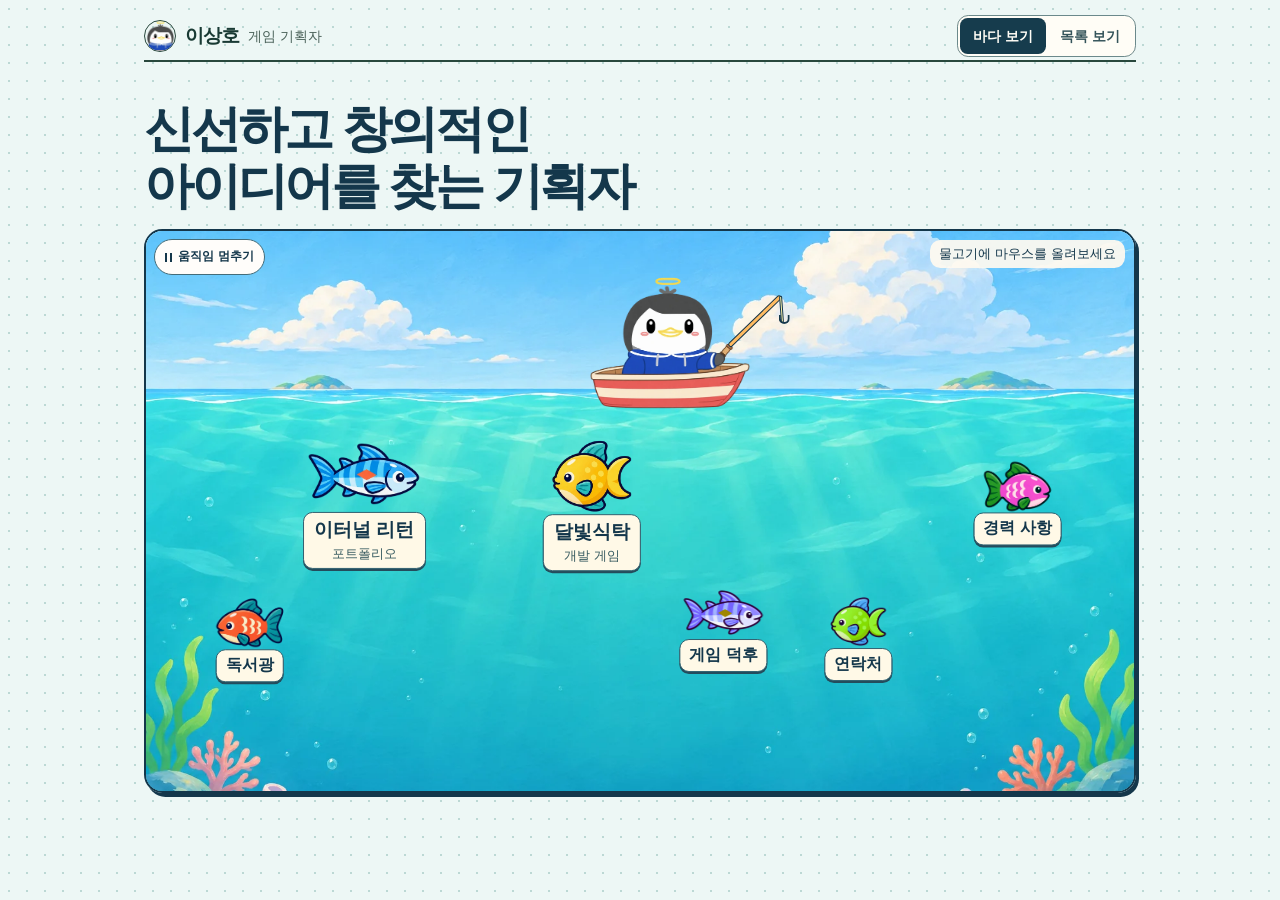
==== commit d8a8d3f4: "내용 수정 및 개선" ====
--- a/index.html
+++ b/index.html
@@ -55,7 +55,7 @@
                 <button type="button" class="fishing-idea swim-project" data-content="return-content" aria-labelledby="fish-return" aria-describedby="hint-return">
                   <span class="idea-cargo">
                     <img class="idea-fish" src="./fishing/bluefish.webp" data-mouth-y="0.63" alt="" />
-                    <span class="idea-label"><strong id="fish-return">이터널 리턴</strong><small>기획 문서 2종</small></span>
+                    <span class="idea-label" id="fish-return"><strong>이터널 리턴</strong><small>포트폴리오</small></span>
                   </span>
                 </button>
               </div>
@@ -63,7 +63,7 @@
                 <button type="button" class="fishing-idea swim-project" data-content="diner-content" aria-labelledby="fish-diner" aria-describedby="hint-diner">
                   <span class="idea-cargo">
                     <img class="idea-fish" src="./fishing/moonfish.webp" data-mouth-y="0.60" alt="" />
-                    <span class="idea-label"><strong id="fish-diner">달빛식탁</strong><small>직접 만든 게임</small></span>
+                    <span class="idea-label" id="fish-diner"><strong>달빛식탁</strong><small>개발 게임</small></span>
                   </span>
                 </button>
               </div>
@@ -101,7 +101,7 @@
               </div>
             </nav>
             <div class="fish-tooltips">
-              <p id="hint-return" role="tooltip">금지구역의 규칙을 풀어 쓴 역기획서와 장비 제작 개선 제안서예요.</p>
+              <p id="hint-return" role="tooltip">금지구역 타이머는 플레이어의 이동 경로와 교전 시점을 어떻게 바꿀까요? 역기획서와 장비 제작 개선 제안서를 볼 수 있어요.</p>
               <p id="hint-diner" role="tooltip">직접 만든 타임루프 식당 게임을 플레이하고, 개발기·PV와 소스 코드를 볼 수 있어요.</p>
               <p id="hint-career" role="tooltip">그동안 다닌 회사 이력을 알 수 있어요</p>
               <p id="hint-reading" role="tooltip">고전 문학부터 웹소설과 웹툰까지, 읽고 본 작품을 분야별로 모았어요.</p>
--- a/fishing.css
+++ b/fishing.css
@@ -192,7 +192,7 @@
   margin-inline: 2.5%;
   display: grid;
   grid-template-columns: repeat(3, minmax(0, 1fr));
-  grid-template-rows: 1.15fr 1fr;
+  grid-template-rows: minmax(max-content, 1.15fr) 1fr;
 }
 .swim-lane {
   display: grid;
@@ -261,7 +261,7 @@
 .is-reeling .idea-label { visibility: hidden; }
 @media (hover: hover) {
   .has-previews .hover-guide { display: inline; }
-  .has-previews .tap-guide, .has-previews .idea-label small { display: none; }
+  .has-previews .tap-guide, .has-previews .fishing-idea:not(.swim-project) .idea-label small { display: none; }
   .fishing-idea:hover .idea-label { background: #ffe091; }
 }
 
@@ -335,7 +335,7 @@
 .work-body[id], .detail-body[id] { scroll-margin-block-start: 4rem; }
 
 @media (min-width: 34rem) and (max-height: 49rem) {
-  .identity .fishing-sea { max-height: max(22rem, calc(100svh - 14rem)); }
+  .identity .fishing-sea { max-height: max(24.5rem, calc(100svh - 14rem)); }
   .identity .idea-fish { max-height: 6svh; }
   .identity .swim-project .idea-fish { max-height: 9svh; }
 }
